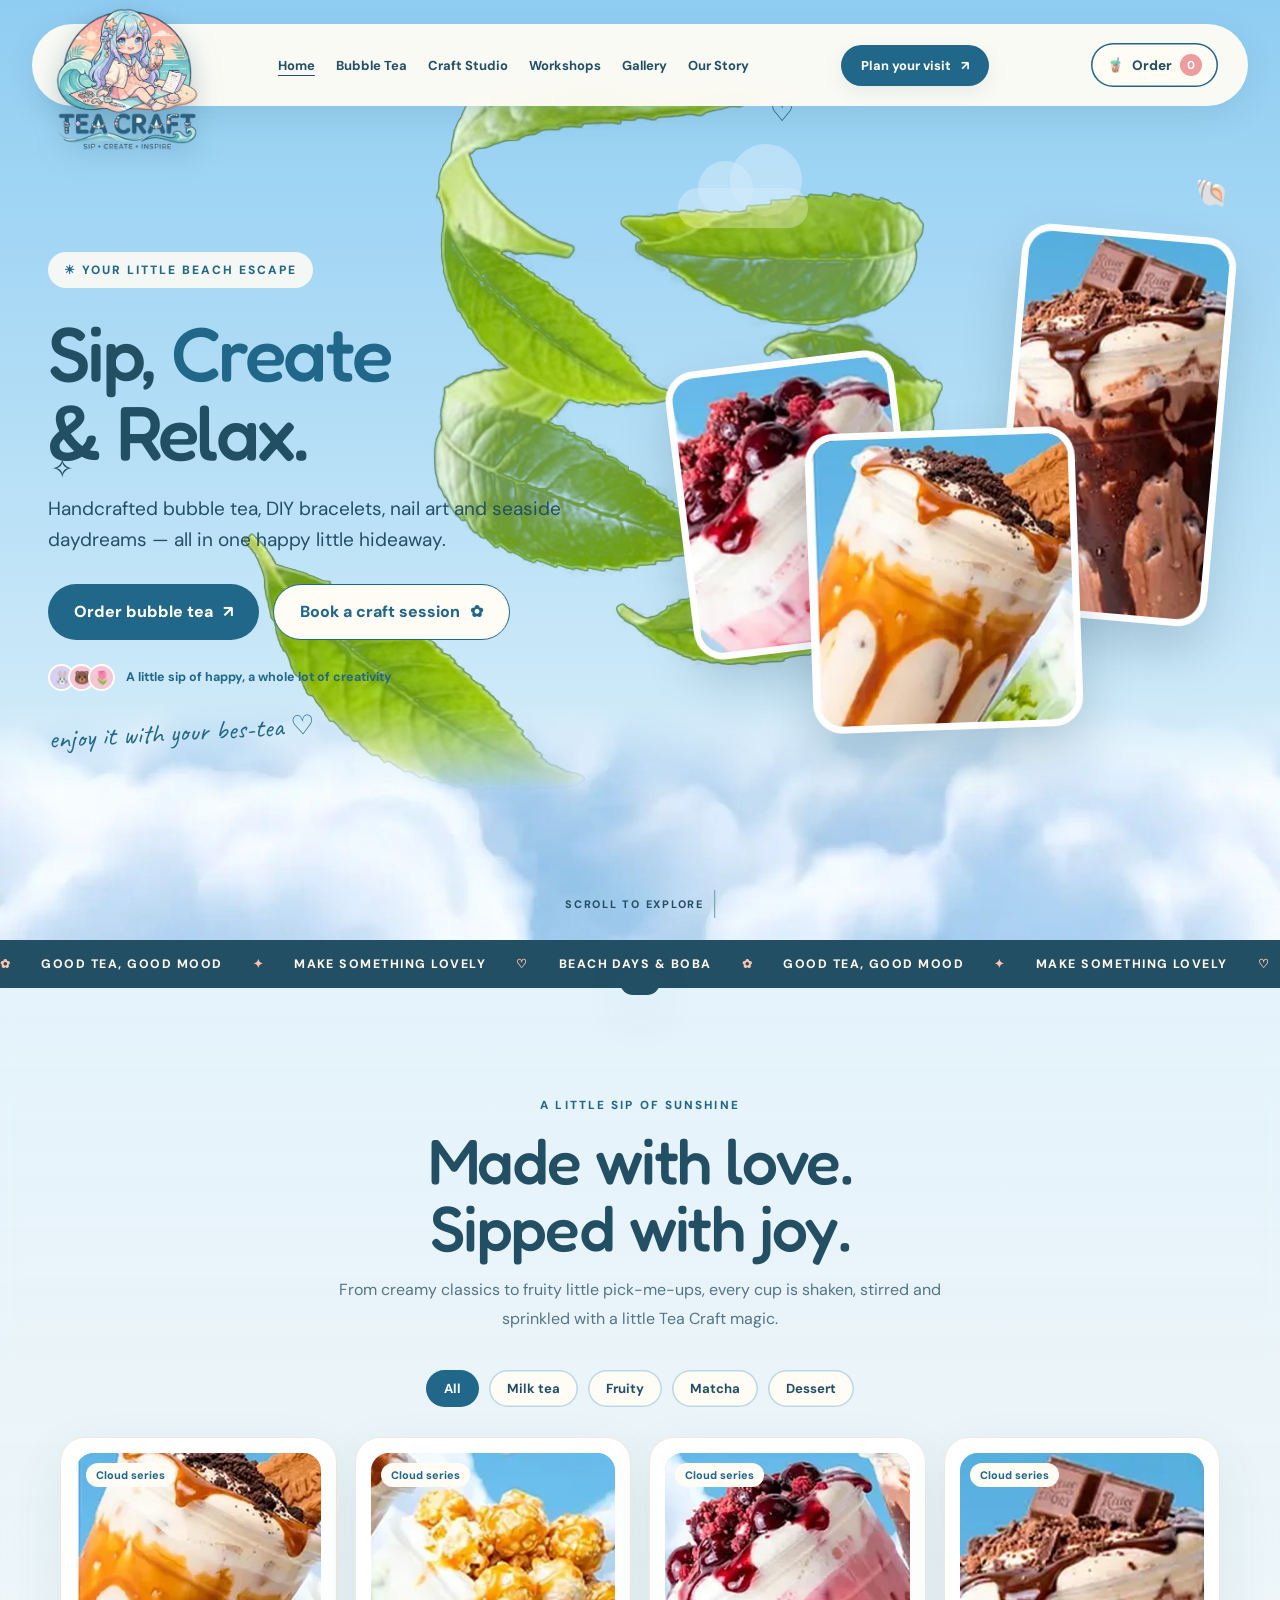
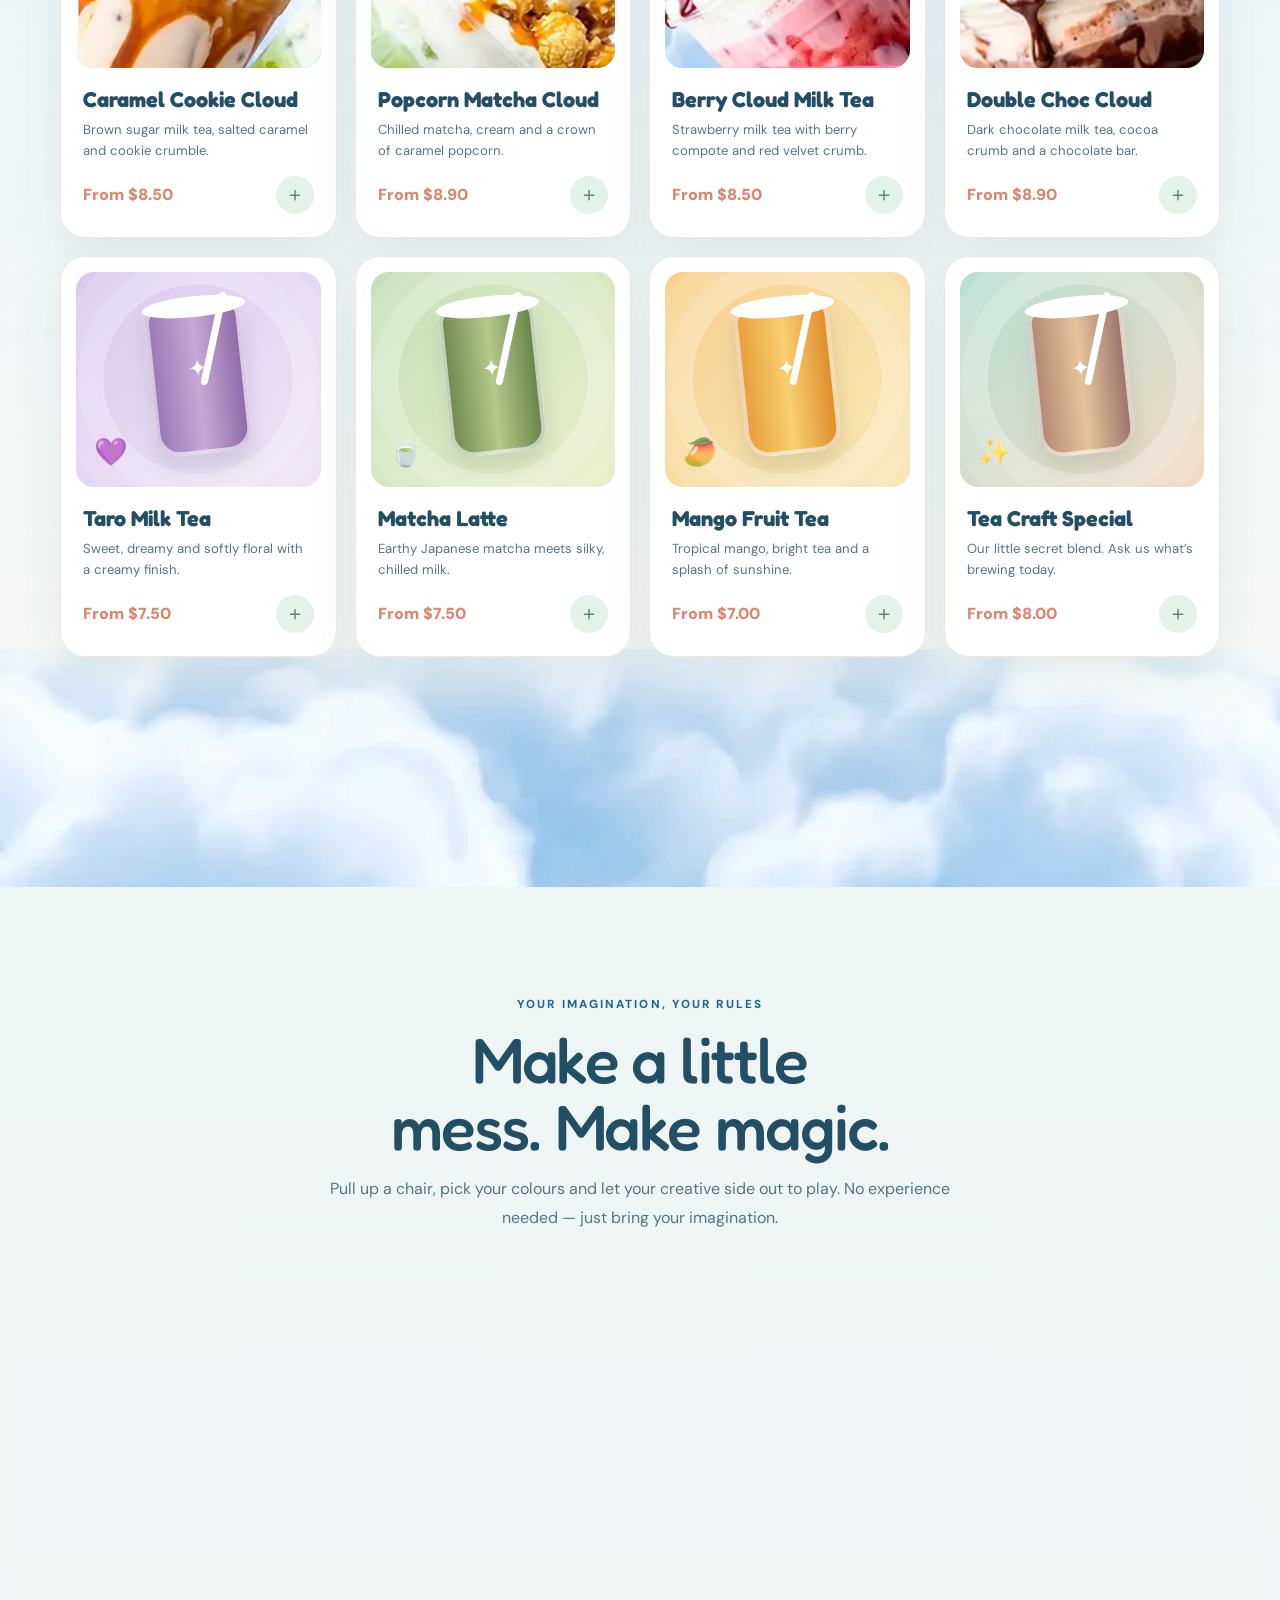
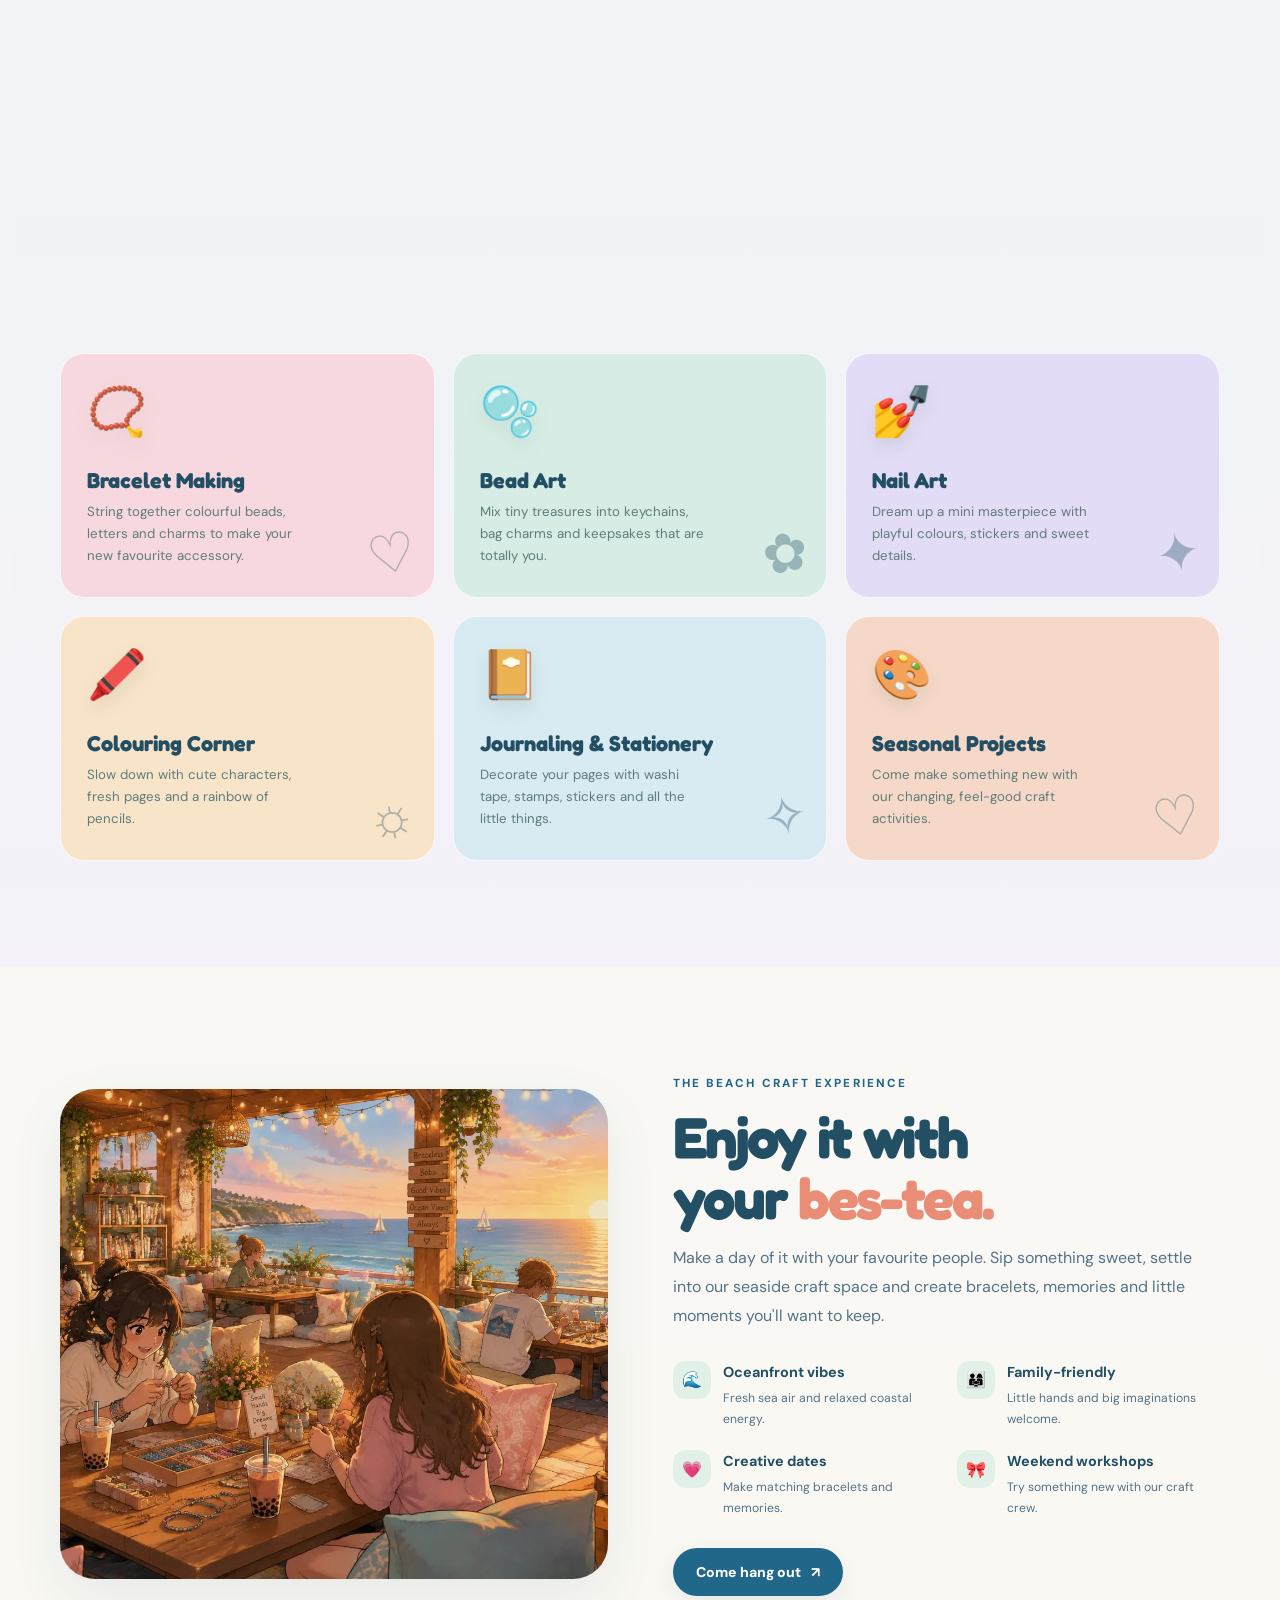
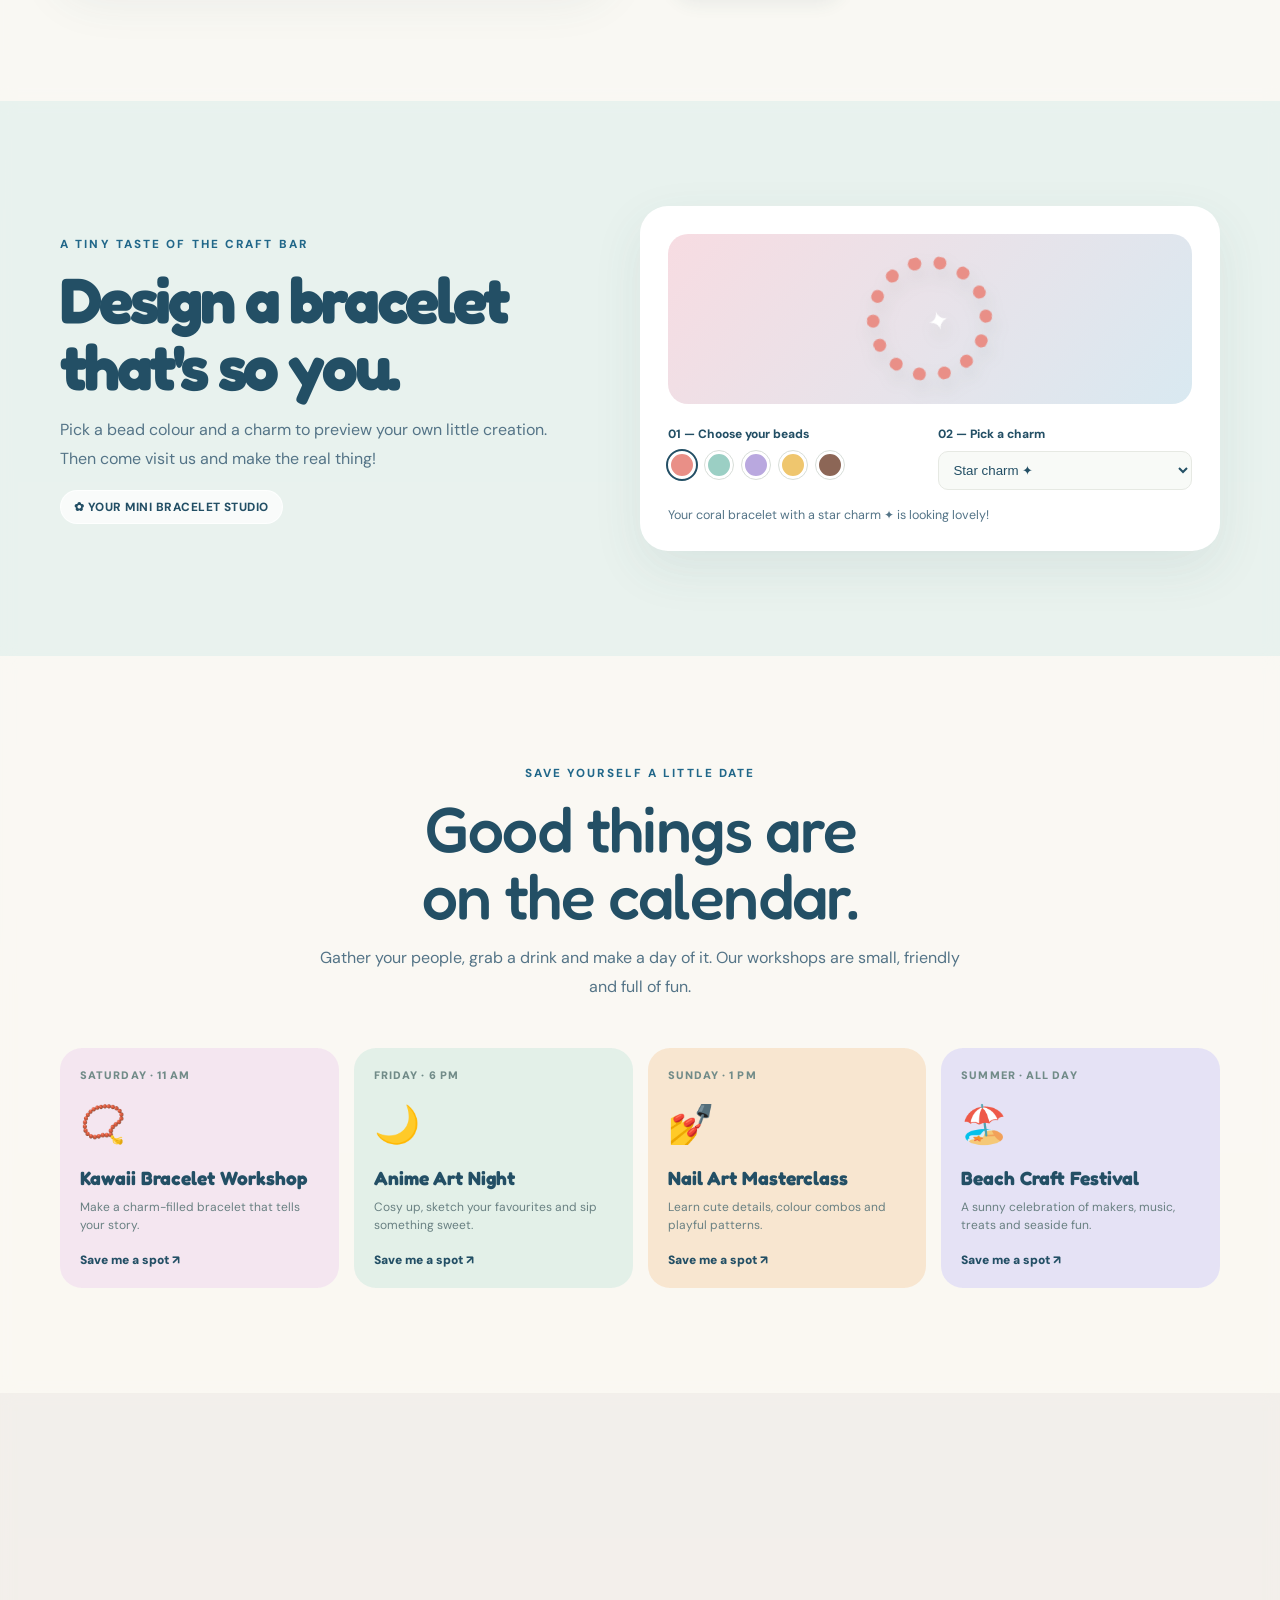
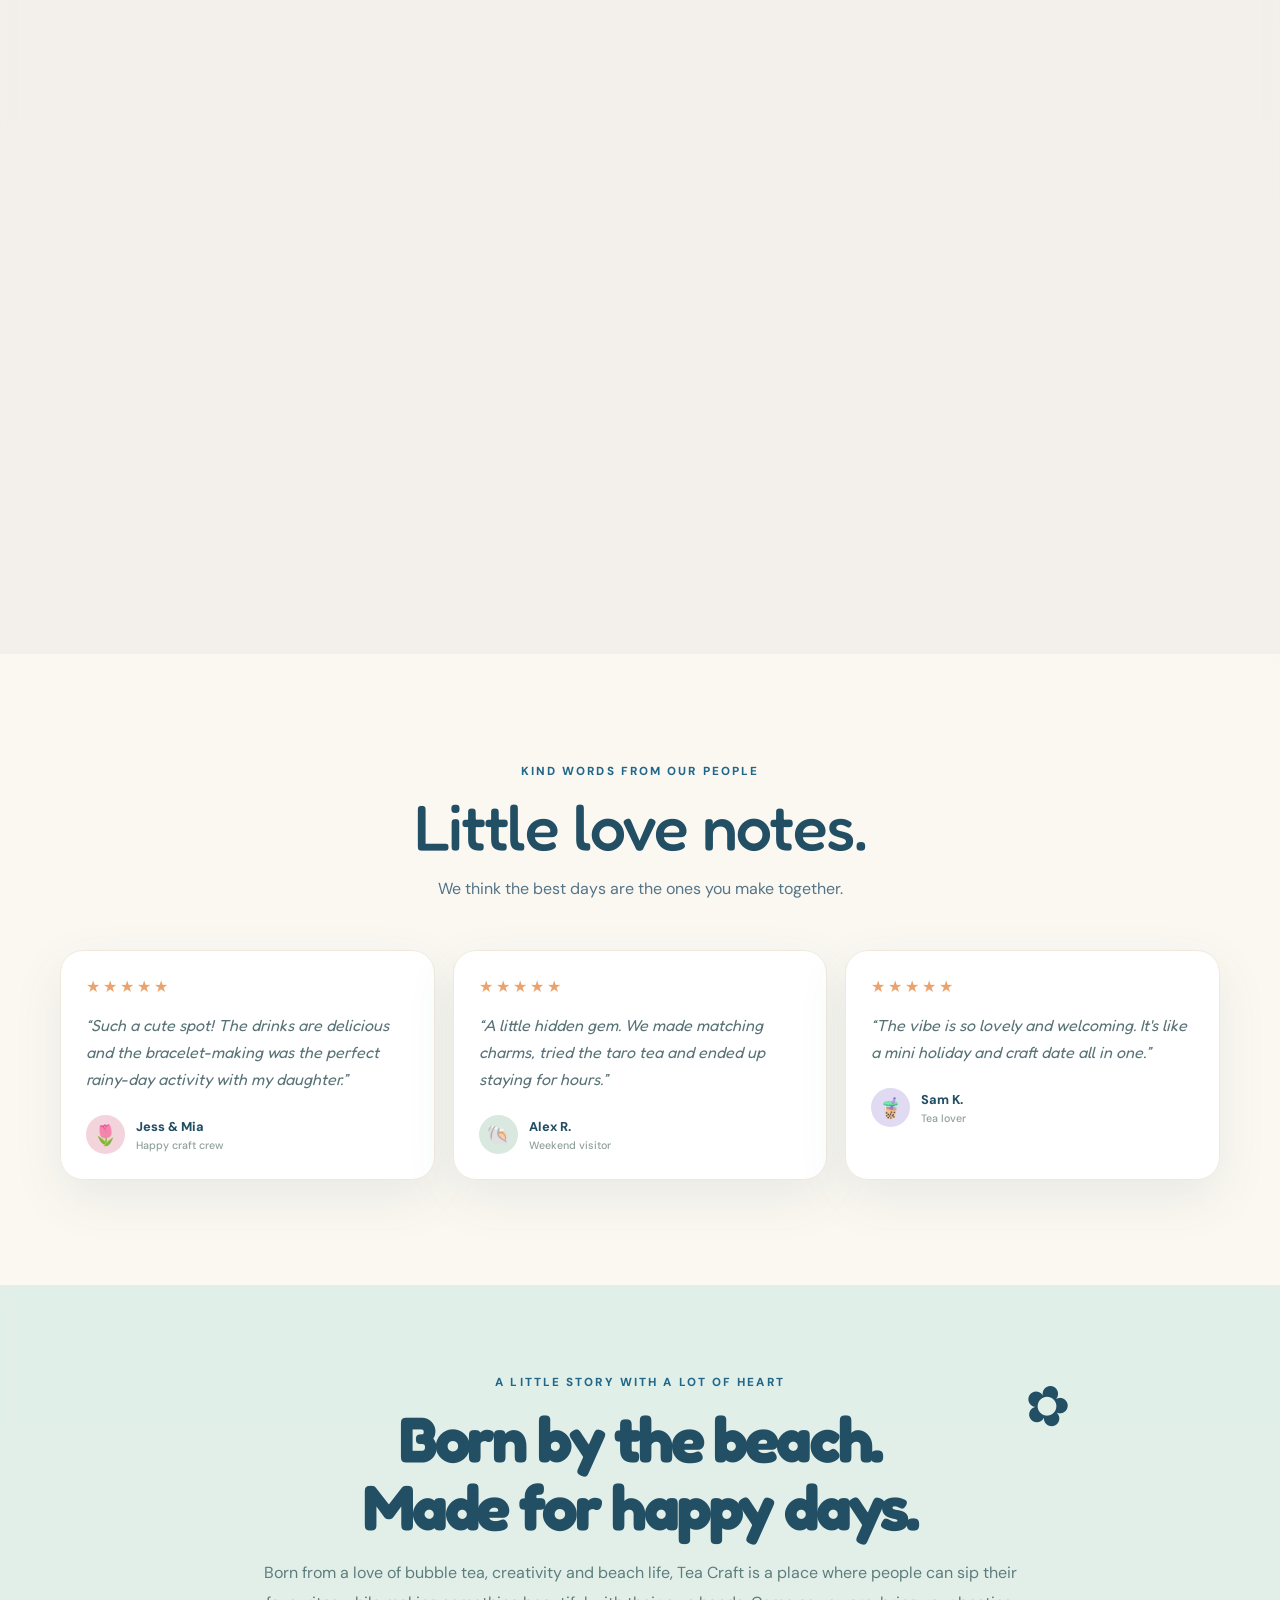
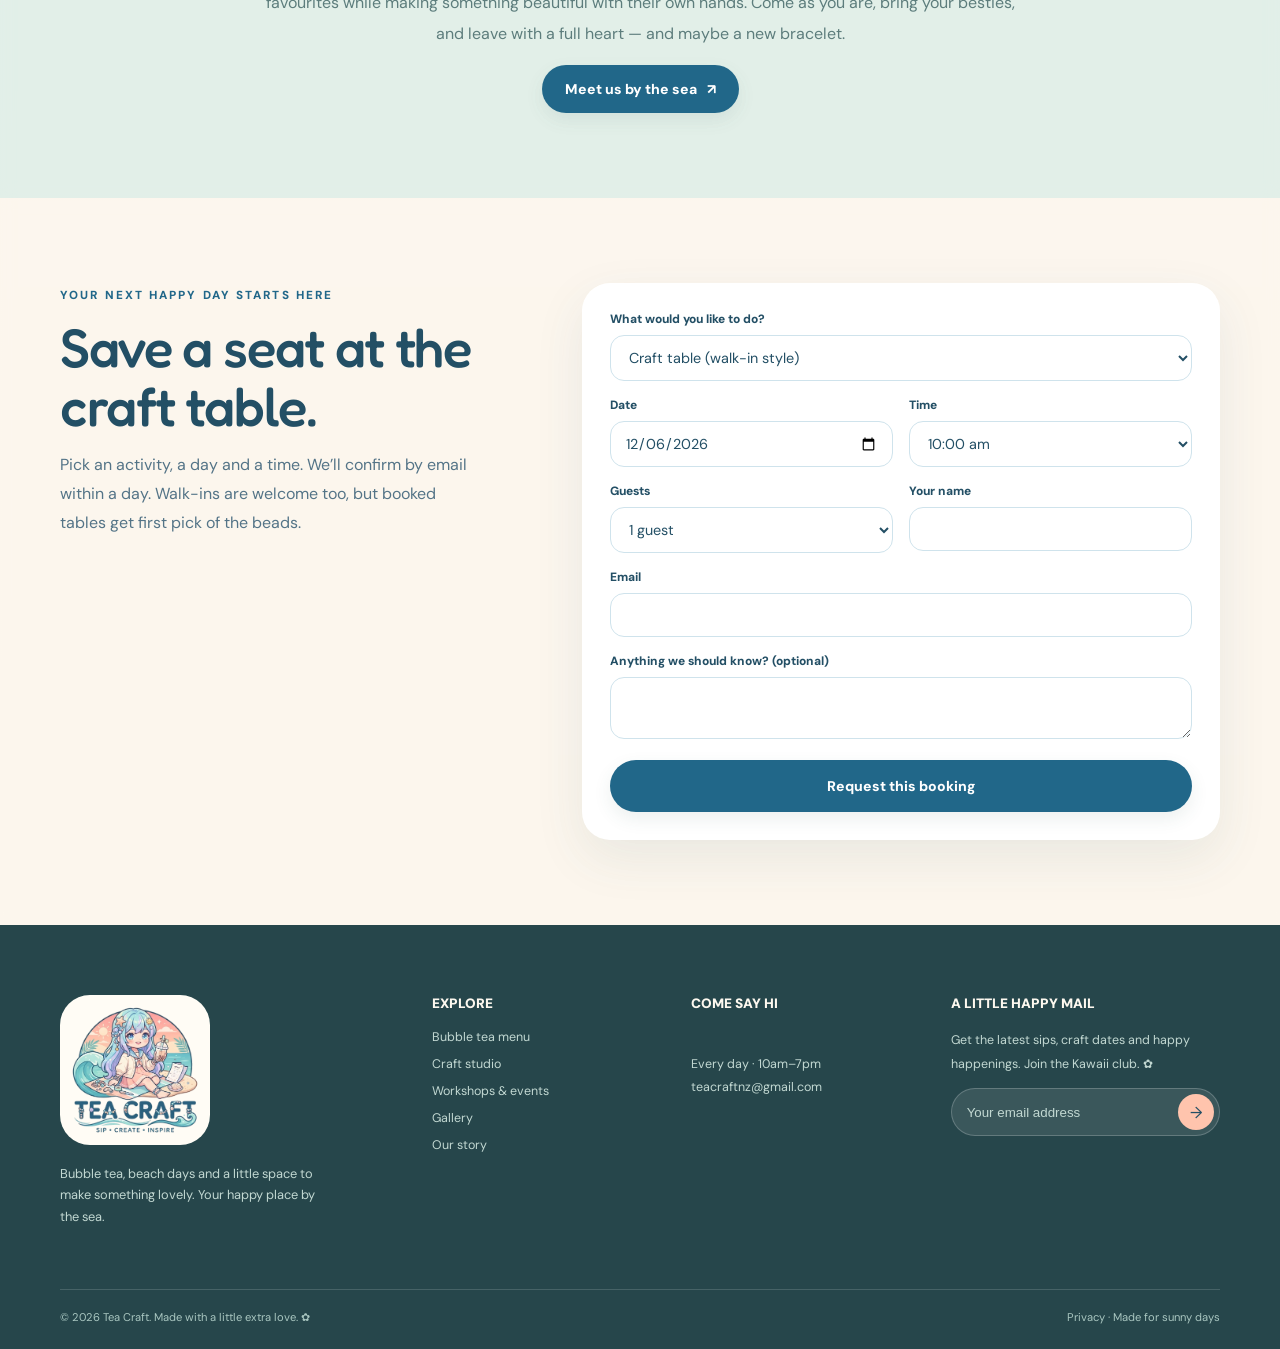
==== index.html @ 69b264a2 "Add files via upload" ====
<!DOCTYPE html>
<html lang="en">
<head>
<meta charset="UTF-8"><meta name="viewport" content="width=device-width, initial-scale=1.0">
<meta name="theme-color" content="#fff8ee">
<meta name="description" content="Tea Craft — handcrafted bubble tea, beachside creativity, friendship bracelets and little moments of magic by the sea.">
<meta name="robots" content="index,follow">
<meta property="og:type" content="website">
<meta property="og:site_name" content="Tea Craft">
<meta property="og:title" content="Tea Craft — Sip, Create & Relax">
<meta property="og:description" content="Handcrafted bubble tea, DIY crafts and seaside good vibes. Bring your bes-tea.">
<meta name="twitter:card" content="summary_large_image">
<meta name="color-scheme" content="light">
<title>Tea Craft — Sip, Create & Relax</title>
<link rel="preconnect" href="https://fonts.googleapis.com"><link rel="preconnect" href="https://fonts.gstatic.com" crossorigin>
<link href="https://fonts.googleapis.com/css2?family=Caveat:wght@400;500;600;700&family=DM+Sans:wght@400;500;600;700;800&family=Fredoka:wght@400;500;600;700&display=swap" rel="stylesheet">
<style>
:root{--ink:#26464b;--muted:#668084;--cream:#fff8ee;--sand:#f3dfc4;--sea:#bce7e1;--blue:#8bcbd4;--peach:#ffc4ad;--pink:#f4c6d5;--lilac:#d9d0f1;--green:#b8d8bd;--coral:#f28f76;--shadow:0 18px 50px #315c5b18;--serif:'Playfair Display',Georgia,serif;--sans:'DM Sans',sans-serif}
*{box-sizing:border-box}html{scroll-behavior:smooth}body{margin:0;background:var(--cream);color:var(--ink);font-family:var(--sans);overflow-x:hidden}a{color:inherit;text-decoration:none}button{font:inherit;cursor:pointer}.wrap{width:min(1160px,calc(100% - 48px));margin:auto}.eyebrow{font-size:.73rem;font-weight:800;letter-spacing:.18em;text-transform:uppercase;color:#6d9b96}.section{padding:105px 0;position:relative}.section-head{max-width:650px;margin:0 auto 46px;text-align:center}.section-head h2{font:700 clamp(2.3rem,5vw,4rem)/1.05 var(--serif);margin:13px 0 15px;letter-spacing:-.04em}.section-head p{color:var(--muted);line-height:1.8;margin:0}.btn{display:inline-flex;align-items:center;gap:10px;border:0;border-radius:999px;padding:15px 23px;font-weight:800;font-size:.88rem;transition:.25s;box-shadow:0 7px 18px #345d5a18}.btn:hover{transform:translateY(-4px);box-shadow:0 13px 25px #345d5a25}.btn-dark{background:var(--ink);color:white}.btn-light{background:#fff;color:var(--ink)}.btn-outline{background:transparent;border:1px solid #6b9290;color:var(--ink);box-shadow:none}.pill{display:inline-flex;align-items:center;gap:8px;padding:8px 13px;border-radius:30px;background:#ffffffb8;border:1px solid #ffffffb8;font-size:.74rem;font-weight:800;letter-spacing:.04em}.nav{height:82px;display:flex;align-items:center;justify-content:space-between;position:absolute;z-index:20;top:0;left:0;right:0;padding:0 max(24px,calc((100vw - 1160px)/2));}.logo{display:flex;align-items:center;gap:10px;font-weight:900;font-size:1.25rem;letter-spacing:-.05em}.logo-mark{width:38px;height:38px;border-radius:13px;background:var(--coral);display:grid;place-items:center;color:white;transform:rotate(-7deg);font-size:20px;box-shadow:0 5px 12px #e88c7370}.navlinks{display:flex;gap:25px;font-size:.8rem;font-weight:700;color:#42666a}.navlinks a{position:relative}.navlinks a:after{content:'';height:2px;background:var(--coral);position:absolute;left:0;right:100%;bottom:-7px;transition:.2s}.navlinks a:hover:after{right:0}.nav-cta{padding:12px 18px;font-size:.8rem}.menu-toggle{display:none;border:0;background:#fff;border-radius:50%;width:43px;height:43px;color:var(--ink);font-size:20px}
/* HERO */
.hero{min-height:780px;height:100svh;max-height:950px;position:relative;overflow:hidden;display:flex;align-items:center;padding-top:70px;background:linear-gradient(180deg,#d9f2ef 0%,#eaf6ed 42%,#f9dfc4 100%)}.hero:before{content:'';position:absolute;inset:0;background:radial-gradient(ellipse at 15% 20%,#fff9 0 8%,transparent 28%),radial-gradient(ellipse at 80% 18%,#fff8 0 7%,transparent 25%)}.hero-inner{position:relative;z-index:5;display:grid;grid-template-columns:1fr .95fr;align-items:center;gap:35px;padding-top:35px}.hero-copy{max-width:570px}.hero h1{font:800 clamp(3.4rem,6.5vw,6.3rem)/.98 var(--serif);letter-spacing:-.065em;margin:23px 0 20px;color:#24474b}.hero h1 em{font-style:normal;color:#e98d76;position:relative;white-space:nowrap}.hero-copy>p{max-width:490px;color:#547478;font-size:1.05rem;line-height:1.8;margin:0 0 28px}.hero-actions{display:flex;gap:12px;flex-wrap:wrap}.hero-note{display:flex;align-items:center;gap:11px;margin-top:28px;color:#658487;font-size:.78rem;font-weight:700}.mini-faces{display:flex}.mini-faces span{width:27px;height:27px;border-radius:50%;display:grid;place-items:center;border:2px solid var(--cream);margin-left:-7px;background:var(--pink);font-size:13px}.mini-faces span:first-child{margin-left:0;background:var(--lilac)}.hero-art{height:540px;position:relative;display:grid;place-items:center}.sun{position:absolute;width:310px;height:310px;border-radius:50%;background:#ffdfaa;top:18px;right:50px;box-shadow:0 0 0 25px #ffedce66,0 0 0 55px #fff1d855}.island{position:absolute;bottom:38px;width:112%;height:225px;left:-6%;background:linear-gradient(180deg,#f4d6af,#eac39a);border-radius:50% 50% 0 0/32% 32% 0 0;box-shadow:inset 0 15px #fff4}.ocean{position:absolute;bottom:0;left:-20%;width:145%;height:135px;background:#83cbd0;border-radius:50% 50% 0 0/26% 26% 0 0;opacity:.92}.ocean:before,.ocean:after{content:'';position:absolute;left:0;width:100%;height:30px;border-top:5px solid #d8f5e8;border-radius:50%;top:20px}.ocean:after{top:55px;left:10%;border-color:#ffffff8c}.palm{position:absolute;bottom:158px;right:15px;width:145px;height:250px;z-index:2}.palm:before{content:'';position:absolute;width:13px;height:190px;background:#a97955;bottom:0;left:68px;transform:rotate(9deg);border-radius:100%}.palm i{position:absolute;width:100px;height:35px;background:#75a98c;border-radius:100% 0 100% 0;top:20px;left:48px;transform-origin:0 100%;box-shadow:0 0 0 1px #75a98c}.palm i:nth-child(1){transform:rotate(-42deg)}.palm i:nth-child(2){transform:rotate(-5deg) scaleX(1.1)}.palm i:nth-child(3){transform:rotate(34deg)}.palm i:nth-child(4){transform:rotate(75deg) scaleX(.85)}.palm i:nth-child(5){transform:rotate(-75deg) scaleX(.8)}.drink-hero{position:absolute;z-index:4;width:225px;height:315px;bottom:86px;left:24%;transform:rotate(-8deg);filter:drop-shadow(0 20px 18px #3d6e5a35);animation:bob 5s ease-in-out infinite}.cup{position:absolute;bottom:0;left:20px;width:180px;height:235px;background:linear-gradient(110deg,#f5c4a4,#ffe1bd 45%,#e9a98b);border:5px solid #fff9;border-radius:25px 25px 45px 45px;overflow:hidden}.cup:before{content:'';position:absolute;top:0;left:0;width:100%;height:20px;background:#fff9}.cup:after{content:'TEA CRAFT';position:absolute;left:0;right:0;top:90px;text-align:center;font-size:15px;letter-spacing:2px;font-weight:900;color:#fff}.lid{position:absolute;bottom:225px;left:12px;width:196px;height:28px;border-radius:50%;background:#f9f1e7;border:5px solid white;z-index:2}.straw{position:absolute;z-index:3;width:13px;height:145px;background:#f28f76;top:0;left:110px;transform:rotate(8deg);border:3px solid #fff;border-radius:8px}.pearls{position:absolute;bottom:0;left:0;right:0;height:85px;background:radial-gradient(circle at 15% 65%,#664638 0 8px,transparent 9px),radial-gradient(circle at 32% 80%,#664638 0 9px,transparent 10px),radial-gradient(circle at 50% 58%,#664638 0 8px,transparent 9px),radial-gradient(circle at 72% 80%,#664638 0 10px,transparent 11px),radial-gradient(circle at 88% 56%,#664638 0 8px,transparent 9px)}.character{position:absolute;z-index:6;bottom:95px;right:27%;font-size:90px;filter:drop-shadow(0 10px 7px #6c7c5a25);animation:bob 4s ease-in-out infinite reverse}.float{position:absolute;z-index:7;font-size:27px;animation:drift 7s ease-in-out infinite}.f1{top:60px;left:12%}.f2{top:175px;right:4%;animation-delay:-2s}.f3{top:48%;left:4%;animation-delay:-4s}.f4{top:10%;right:38%;animation-delay:-1s}.cloud{position:absolute;width:130px;height:40px;background:#fff9;border-radius:40px;top:20%;left:53%;animation:cloud 24s linear infinite}.cloud:before,.cloud:after{content:'';position:absolute;background:inherit;border-radius:50%;bottom:12px}.cloud:before{width:55px;height:55px;left:20px}.cloud:after{width:72px;height:72px;left:52px}.scroll-cue{position:absolute;bottom:22px;left:50%;transform:translateX(-50%);font-size:.68rem;font-weight:800;letter-spacing:.16em;color:#47787b;display:flex;align-items:center;gap:10px}.scroll-cue:after{content:'';width:1px;height:28px;background:#6c9b9a}
@keyframes bob{50%{transform:translateY(-13px) rotate(-5deg)}}@keyframes drift{0%,100%{transform:translateY(0) rotate(-8deg)}50%{transform:translateY(-22px) rotate(9deg)}}@keyframes cloud{from{transform:translateX(-60px)}to{transform:translateX(250px)}}
/* ticker */.ticker{background:var(--ink);color:#fdf7e9;padding:16px 0;overflow:hidden;white-space:nowrap;font-weight:800;font-size:.77rem;letter-spacing:.12em}.ticker-track{display:inline-flex;gap:30px;animation:marquee 28s linear infinite}.ticker span{color:#ffc4ad}@keyframes marquee{to{transform:translateX(-50%)}}
/* drinks */
.drinks{background:#fffaf3}.drink-grid{display:grid;grid-template-columns:repeat(3,1fr);gap:20px}.drink-card{background:white;border:1px solid #f0e8dd;border-radius:25px;padding:15px;box-shadow:var(--shadow);transition:.3s;position:relative;overflow:hidden}.drink-card:hover{transform:translateY(-8px) rotate(-.5deg)}.drink-visual{height:215px;border-radius:18px;display:grid;place-items:center;position:relative;overflow:hidden}.drink-visual:after{content:'';position:absolute;width:190px;height:190px;border:1px solid #ffffff70;border-radius:50%;box-shadow:0 0 0 25px #ffffff25,0 0 0 50px #ffffff20}.drink-visual .cup-mini{height:150px;width:95px;border-radius:15px 15px 23px 23px;border:4px solid #fff9;position:relative;z-index:1;box-shadow:0 13px 20px #435d5d25;transform:rotate(-6deg)}.cup-mini:before{content:'';position:absolute;top:-12px;left:-6px;width:100px;height:17px;border-radius:50%;background:#fff;border:2px solid #fff}.cup-mini:after{content:'✦';position:absolute;top:45px;left:34px;color:#fff;font-size:23px}.drink-visual .straw-mini{position:absolute;z-index:2;width:7px;height:95px;top:19px;left:55%;background:#fff;border-radius:8px;transform:rotate(12deg)}.drink-visual .boba-mini{position:absolute;bottom:18px;left:18px;font-size:27px}.drink-info{padding:18px 7px 8px}.drink-info h3{font:700 1.35rem var(--serif);margin:0 0 7px}.drink-info p{font-size:.82rem;color:var(--muted);line-height:1.6;margin:0 0 15px}.drink-bottom{display:flex;justify-content:space-between;align-items:center}.price{font-weight:900;color:#dc866f}.add{border:0;border-radius:50%;width:38px;height:38px;background:#e4f2e9;color:#477d70;font-size:20px;transition:.2s}.add:hover{background:var(--ink);color:#fff;transform:rotate(90deg)}

/* Tea Craft supplied-photo storytelling */
.craft-showcase{display:grid;grid-template-columns:1.12fr .88fr;gap:0;overflow:hidden;border-radius:30px;background:#fff;border:1px solid #eee4d8;box-shadow:var(--shadow);margin:0 0 24px;min-height:330px}
.craft-showcase>img{width:100%;height:100%;min-height:330px;object-fit:cover;display:block}
.craft-showcase-copy{padding:38px;display:flex;flex-direction:column;align-items:flex-start;justify-content:center}
.craft-showcase-copy h3{font:700 clamp(1.8rem,3vw,2.7rem)/1.06 var(--serif);letter-spacing:-.04em;margin:13px 0}
.craft-showcase-copy p{color:var(--muted);line-height:1.8;margin:0 0 22px;max-width:360px}
.experience-photo{min-height:490px;background:#ead4bc}
.experience-photo img{position:absolute;inset:0;width:100%;height:100%;object-fit:cover;display:block;transition:transform .8s}
.experience-photo:hover img{transform:scale(1.035)}
.experience-copy h2 em{font-style:normal;color:#e98d76}
.gallery-tile img{position:absolute;inset:0;width:100%;height:100%;object-fit:cover;transition:transform .65s}
.gallery-tile:hover img{transform:scale(1.06)}
.gallery-tile span{z-index:2}
@media(max-width:680px){.craft-showcase{grid-template-columns:1fr}.craft-showcase>img{min-height:230px;height:230px}.craft-showcase-copy{padding:26px}.experience-photo{min-height:360px}}

/* crafts */
.crafts{background:linear-gradient(180deg,#eff8f1,#f7f0fa)}.craft-grid{display:grid;grid-template-columns:repeat(3,1fr);gap:18px}.craft-card{min-height:245px;padding:26px;border-radius:24px;position:relative;overflow:hidden;transition:.3s;border:1px solid #ffffffb8}.craft-card:hover{transform:translateY(-7px)}.craft-card .emoji{font-size:48px;display:block;margin-bottom:24px;filter:drop-shadow(0 8px 8px #536c5a20)}.craft-card h3{font:700 1.35rem var(--serif);margin:0 0 8px}.craft-card p{color:#5f7c7b;font-size:.83rem;line-height:1.65;max-width:230px;margin:0}.craft-card:after{content:attr(data-sticker);position:absolute;right:18px;bottom:8px;font-size:54px;opacity:.35;transform:rotate(-12deg)}.c1{background:#f8d8df}.c2{background:#d6ece4}.c3{background:#e2dcf6}.c4{background:#f8e4c8}.c5{background:#d8eaf2}.c6{background:#f6d8c8}
/* feature */
.experience{background:#fffaf3}.experience-grid{display:grid;grid-template-columns:1fr 1fr;gap:65px;align-items:center}.experience-art{min-height:490px;border-radius:35px;position:relative;overflow:hidden;background:linear-gradient(160deg,#a6d8d0,#d9efdb 55%,#f5c9a6);box-shadow:var(--shadow)}.experience-art .beach-sun{position:absolute;width:170px;height:170px;border-radius:50%;background:#ffe2ad;top:48px;right:60px;box-shadow:0 0 0 20px #fff2}.experience-art .horizon{position:absolute;bottom:0;left:-10%;width:120%;height:48%;background:#f1d5b0;border-radius:50% 50% 0 0/25% 25% 0 0}.experience-art .sea{position:absolute;bottom:0;height:27%;width:120%;left:-10%;background:#86c9cb;border-radius:50% 50% 0 0/28% 28% 0 0}.beach-table{position:absolute;z-index:3;bottom:75px;left:16%;width:67%;height:125px;border-radius:50%;background:#c18c65;box-shadow:0 20px 0 #a97554}.beach-table:before{content:'🧋  ✂️  🌸';position:absolute;top:20px;left:22%;font-size:32px}.beach-table:after{content:'';position:absolute;width:12px;height:100px;background:#986b4d;left:48%;top:90px;box-shadow:80px 0 #986b4d,-80px 0 #986b4d}.beach-character{position:absolute;z-index:4;bottom:150px;right:12%;font-size:85px;filter:drop-shadow(0 8px 8px #5d756333)}.feature-list{display:grid;grid-template-columns:1fr 1fr;gap:22px;margin:30px 0}.feature{display:flex;gap:12px;align-items:flex-start}.feature-icon{width:38px;height:38px;flex:0 0 38px;border-radius:13px;background:#e2f1e8;display:grid;place-items:center}.feature strong{display:block;font-size:.9rem;margin:2px 0 5px}.feature small{color:var(--muted);font-size:.76rem;line-height:1.5}.experience-copy h2{font:700 clamp(2.3rem,4.5vw,3.7rem)/1.05 var(--serif);letter-spacing:-.04em;margin:15px 0}.experience-copy>p{color:var(--muted);line-height:1.8}
/* builder */.builder{background:#e5f2ec}.builder-grid{display:grid;grid-template-columns:.95fr 1.05fr;gap:55px;align-items:center}.builder-copy h2{font:700 clamp(2.5rem,5vw,4rem)/1.04 var(--serif);letter-spacing:-.05em;margin:14px 0}.builder-copy p{color:var(--muted);line-height:1.8}.builder-box{background:#fff;border-radius:28px;padding:28px;box-shadow:var(--shadow)}.builder-preview{height:170px;border-radius:20px;background:linear-gradient(130deg,#f7dce2,#d9e9f1);display:grid;place-items:center;position:relative;overflow:hidden;margin-bottom:22px}.bracelet{width:125px;height:125px;border-radius:50%;border:13px dotted #e98f87;transform:rotate(-15deg);filter:drop-shadow(0 10px 8px #536b5b25);transition:.3s}.bracelet:after{content:'✦';position:absolute;left:47px;top:38px;color:#fff;font-size:25px}.builder-controls{display:grid;grid-template-columns:1fr 1fr;gap:17px}.control label{display:block;font-size:.75rem;font-weight:800;margin-bottom:9px}.swatches{display:flex;gap:9px}.swatch{width:28px;height:28px;border:3px solid white;outline:1px solid #d8ded9;border-radius:50%;cursor:pointer}.swatch.active{outline:2px solid var(--ink)}.charm-select{width:100%;border:1px solid #e6e9e3;background:#f8faf7;padding:10px;border-radius:10px;color:var(--ink)}.builder-result{font-size:.78rem;color:var(--muted);margin:17px 0 0}
/* workshops */.workshops{background:#fffaf3}.event-grid{display:grid;grid-template-columns:repeat(4,1fr);gap:15px}.event{border-radius:22px;padding:20px;background:#f4e6f0;min-height:235px;display:flex;flex-direction:column;transition:.3s}.event:nth-child(2){background:#e3f0e8}.event:nth-child(3){background:#f8e6d0}.event:nth-child(4){background:#e5e2f5}.event:hover{transform:translateY(-6px)}.event-date{font-size:.68rem;letter-spacing:.1em;font-weight:900;color:#718b88}.event .event-emoji{font-size:37px;margin:18px 0}.event h3{font:700 1.2rem var(--serif);margin:0 0 8px}.event p{font-size:.75rem;color:#698082;line-height:1.5;margin:0}.event a{font-size:.75rem;font-weight:900;margin-top:auto;padding-top:18px}
/* gallery */.gallery{background:#f4eee7}.gallery-grid{display:grid;grid-template-columns:1.1fr .9fr 1fr 1fr;grid-template-rows:190px 190px;gap:13px}.gallery-tile{border-radius:20px;overflow:hidden;position:relative;display:grid;place-items:center;font-size:65px;transition:.3s}.gallery-tile:hover{transform:scale(1.025)}.gallery-tile span{position:absolute;bottom:13px;left:16px;background:#ffffffd9;padding:7px 12px;border-radius:20px;font-size:.68rem;font-weight:800;color:var(--ink)}.g1{grid-row:span 2;background:linear-gradient(140deg,#b5dfd9,#f4d2ba)}.g2{background:linear-gradient(140deg,#f3c5d4,#f7e4cc)}.g3{grid-row:span 2;background:linear-gradient(140deg,#d9d1f1,#b6d8d2)}.g4{background:linear-gradient(140deg,#f6dbb9,#f1bba7)}.g5{background:linear-gradient(140deg,#c6e4d5,#d9eaf0)}.g6{background:linear-gradient(140deg,#e4d9f2,#f4d6de)}
/* reviews */.reviews{background:#fffaf3}.review-grid{display:grid;grid-template-columns:repeat(3,1fr);gap:18px}.review{padding:25px;border-radius:23px;background:#fff;border:1px solid #f0e8dd;box-shadow:var(--shadow)}.stars{color:#eaa36e;letter-spacing:3px}.review blockquote{margin:15px 0 22px;color:#587276;line-height:1.75;font:italic 1rem/1.7 var(--serif)}.reviewer{display:flex;align-items:center;gap:11px;font-size:.8rem;font-weight:800}.avatar{width:39px;height:39px;border-radius:50%;display:grid;place-items:center;background:#f4d4dc;font-size:20px}.reviewer small{display:block;color:#91a09b;font-weight:500;margin-top:3px}
/* about/footer */.about{background:#d9eee6;padding:85px 0;text-align:center;overflow:hidden}.about-inner{max-width:760px;margin:auto;position:relative}.about h2{font:700 clamp(2.5rem,5vw,4.3rem)/1.05 var(--serif);letter-spacing:-.05em;margin:14px 0 18px}.about p{font-size:1rem;line-height:1.9;color:#5d7d7c}.about .stamp{font-size:55px;position:absolute;top:0;right:-50px;transform:rotate(15deg)}footer{background:#26464b;color:#fdf8ef;padding:70px 0 25px}.footer-grid{display:grid;grid-template-columns:1.5fr 1fr 1fr 1.2fr;gap:35px}.footer-brand p{max-width:260px;color:#c2d8d2;line-height:1.7;font-size:.8rem}.footer-title{font-weight:900;font-size:.85rem;margin-bottom:17px}.footer-links{display:grid;gap:11px;color:#c2d8d2;font-size:.78rem}.footer-links a:hover{color:#ffc4ad}.hours{font-size:.78rem;color:#c2d8d2;line-height:1.9}.newsletter{display:flex;margin-top:12px;background:#ffffff18;border:1px solid #ffffff35;border-radius:30px;padding:5px}.newsletter input{min-width:0;flex:1;background:transparent;border:0;padding:9px 10px;color:white;outline:0}.newsletter input::placeholder{color:#c2d8d2}.newsletter button{border:0;background:var(--peach);border-radius:50%;width:36px;height:36px;color:var(--ink)}.copyright{border-top:1px solid #ffffff26;margin-top:48px;padding-top:20px;display:flex;justify-content:space-between;color:#a9c6c0;font-size:.7rem}.socials{display:flex;gap:12px}.socials a,.socials span{width:30px;height:30px;display:grid;place-items:center;border-radius:50%;background:#ffffff18}.toast{position:fixed;bottom:25px;left:50%;transform:translate(-50%,120px);background:var(--ink);color:white;padding:13px 20px;border-radius:30px;z-index:50;box-shadow:var(--shadow);font-size:.82rem;transition:.35s}.toast.show{transform:translate(-50%,0)}.reveal{opacity:0;transform:translateY(25px);transition:opacity .7s,transform .7s}.reveal.visible{opacity:1;transform:none}
@media(max-width:900px){.navlinks{gap:14px}.nav-cta{display:none}.hero-inner{grid-template-columns:1fr 1fr}.hero-art{transform:scale(.9);transform-origin:center}.drink-grid{grid-template-columns:repeat(2,1fr)}.craft-grid{grid-template-columns:repeat(2,1fr)}.event-grid{grid-template-columns:repeat(2,1fr)}.experience-grid,.builder-grid{gap:30px}.footer-grid{grid-template-columns:1fr 1fr}}
@media(max-width:680px){.wrap{width:min(100% - 34px,520px)}.section{padding:75px 0}.nav{height:70px;padding:0 18px}.menu-toggle{display:block}.navlinks{display:none;position:absolute;top:64px;left:16px;right:16px;background:#fffdf8;padding:20px;border-radius:18px;box-shadow:var(--shadow);flex-direction:column;gap:18px}.navlinks.open{display:flex}.hero{height:auto;min-height:900px;max-height:none;align-items:flex-start;padding-top:115px}.hero-inner{grid-template-columns:1fr;gap:0}.hero-copy{max-width:100%;text-align:center}.hero h1{font-size:clamp(3.1rem,14vw,5rem)}.hero-copy>p{font-size:.93rem;margin-left:auto;margin-right:auto}.hero-actions{justify-content:center}.hero-note{justify-content:center}.hero-art{height:410px;margin-top:-8px;transform:scale(.88)}.sun{width:235px;height:235px;right:45px}.drink-hero{left:20%;transform:scale(.85) rotate(-8deg);transform-origin:bottom}.character{right:20%;font-size:70px}.palm{right:-5px;transform:scale(.8);transform-origin:bottom}.island{height:180px}.ocean{height:110px}.scroll-cue{bottom:10px}.drink-grid{grid-template-columns:1fr 1fr;gap:11px}.drink-card{padding:9px;border-radius:18px}.drink-visual{height:145px}.drink-visual .cup-mini{transform:scale(.8) rotate(-6deg)}.drink-info{padding:13px 5px 5px}.drink-info h3{font-size:1.05rem}.drink-info p{font-size:.72rem}.craft-grid{gap:11px}.craft-card{padding:19px;min-height:220px}.craft-card .emoji{font-size:38px;margin-bottom:16px}.craft-card h3{font-size:1.1rem}.craft-card p{font-size:.75rem}.experience-grid,.builder-grid{grid-template-columns:1fr}.experience-art{min-height:360px;order:2}.experience-copy{order:1}.feature-list{gap:15px}.builder-box{padding:18px}.event-grid{gap:10px}.event{padding:16px;min-height:230px}.event h3{font-size:1.05rem}.gallery-grid{grid-template-columns:1fr 1fr;grid-template-rows:150px 150px 150px}.g1,.g3{grid-row:span 2}.gallery-tile{font-size:48px}.review-grid{grid-template-columns:1fr}.footer-grid{grid-template-columns:1fr 1fr;gap:30px 20px}.footer-brand{grid-column:span 2}.copyright{gap:15px;flex-direction:column}.about .stamp{right:0;top:-45px;font-size:38px}}
@media(prefers-reduced-motion:reduce){*,*:before,*:after{animation-duration:.01ms!important;animation-iteration-count:1!important;scroll-behavior:auto!important;transition-duration:.01ms!important}.reveal{opacity:1;transform:none}}

.skip-link{position:fixed;z-index:1000;top:12px;left:12px;padding:12px 16px;background:#26464b;color:#fff;border-radius:12px;transform:translateY(-160%);transition:transform .2s}
.skip-link:focus{transform:translateY(0)}
:focus-visible{outline:3px solid #d66f58;outline-offset:4px}
@media(prefers-reduced-motion:reduce){html{scroll-behavior:auto}*,*::before,*::after{animation-duration:.01ms!important;animation-iteration-count:1!important;transition-duration:.01ms!important}}
.visually-hidden{position:absolute!important;width:1px;height:1px;padding:0;margin:-1px;overflow:hidden;clip:rect(0,0,0,0);white-space:nowrap;border:0}

/* Tea Craft visual direction — coastal editorial / anime seaside reference */
:root{--ink:#234f65;--muted:#547487;--cream:#fffcf5;--sea:#b9e0e7;--blue:#e2f1f8;--coral:#ee9c9e;--serif:'Fredoka',sans-serif}
body{background:#fffcf5;color:#234f65}
.nav{top:24px;left:50%;right:auto;transform:translateX(-50%);width:min(1344px,calc(100% - 64px));height:82px;padding:0 30px;background:rgba(255,252,245,.95);border-radius:100px;box-shadow:0 10px 32px rgba(35,79,101,.10);backdrop-filter:blur(14px)}
.logo{gap:10px;font-size:1rem;letter-spacing:0;color:#234f65}
.logo-mark{width:38px;height:38px;border-radius:50%;background:#e2f1f8;color:#234f65;box-shadow:none;transform:none;font-size:24px}
.logo-type{display:flex;flex-direction:column;line-height:1;gap:5px}.logo-type strong{font:500 29px/1 'Fredoka',sans-serif;letter-spacing:-.03em}.logo-type small{font:600 8px/1 'DM Sans',sans-serif;letter-spacing:2.4px;color:#216789}
.navlinks{gap:clamp(12px,1.65vw,24px);font-size:13px;color:#234f65}.navlinks a:first-child{text-decoration:underline;text-underline-offset:5px}
.nav-cta{background:#216789;color:#fff;padding:12px 20px}
.hero{height:940px;min-height:760px;max-height:940px;padding-top:120px;align-items:flex-start;background:#e2f1f8;isolation:isolate}
.hero:before{z-index:0;inset:0;background:linear-gradient(90deg,rgba(239,248,251,.96) 0%,rgba(239,248,251,.91) 33%,rgba(239,248,251,.58) 54%,rgba(239,248,251,.05) 76%),url('./assets/tea-craft-beach-cafe.webp') center right/cover no-repeat}
.hero:after{content:'';position:absolute;z-index:1;inset:0;pointer-events:none;background:linear-gradient(180deg,rgba(226,241,248,.08),transparent 66%,rgba(226,241,248,.18))}
.hero-inner{z-index:3;display:block;width:min(1264px,calc(100% - 96px));padding-top:100px;margin:0 auto}
.hero-copy{max-width:710px}.hero-copy .pill{background:rgba(255,252,245,.88);border:0;color:#216789;padding:10px 16px;letter-spacing:2px;font-size:12px}
.hero h1{font:500 clamp(3.6rem,6vw,5.1rem)/1.03 'Fredoka',sans-serif;letter-spacing:-.035em;color:#234f65;margin:25px 0 22px;max-width:710px}
.hero h1 em{color:#216789}.hero-copy>p{max-width:560px;font-size:19px;line-height:1.65;color:#234f65}
.hero-actions{gap:14px}.hero-actions .btn{height:56px;padding:0 26px;font-size:16px;box-shadow:none}.hero-actions .btn-dark{background:#216789}.hero-actions .btn-light{background:#fffcf5;border:1px solid #216789;color:#216789}
.hero-note{margin-top:24px;color:#216789}.bes-tea-note{font:400 27px/1.2 'Caveat',cursive;color:#216789;transform:rotate(-3deg);margin-top:25px;width:max-content}
.hero-art{display:none}.cloud{z-index:2;opacity:.5}.float{z-index:2}.scroll-cue{z-index:4;color:#234f65}
.section-head h2{font-family:'Fredoka',sans-serif;font-weight:500;letter-spacing:-.025em;color:#234f65}
.eyebrow{color:#216789}
.btn-dark{background:#216789}.logo:hover .logo-mark{transform:rotate(-8deg) scale(1.05)}
@media(max-width:900px){.nav{width:calc(100% - 32px);top:14px;height:70px;padding:0 18px}.navlinks{gap:13px}.navlinks a{font-size:11px}.nav-cta{display:none}.hero{height:auto;min-height:850px;padding-top:100px}.hero:before{background:linear-gradient(90deg,rgba(239,248,251,.96),rgba(239,248,251,.78) 65%,rgba(239,248,251,.2)),url('./assets/tea-craft-beach-cafe.webp') 62% center/cover no-repeat}.hero-inner{width:calc(100% - 56px);padding-top:100px}.hero-copy{max-width:620px}}
@media(max-width:680px){.nav{height:64px}.logo-type strong{font-size:25px}.menu-toggle{display:grid;place-items:center}.navlinks{display:none;position:absolute;top:72px;left:0;right:0;padding:18px;background:#fffcf5;border-radius:22px;box-shadow:0 12px 28px #234f6520;flex-direction:column;gap:18px}.navlinks.open{display:flex}.navlinks a{font-size:14px}.hero{min-height:780px;height:calc(100svh + 20px);max-height:900px}.hero:before{background:linear-gradient(180deg,rgba(239,248,251,.98) 0%,rgba(239,248,251,.93) 48%,rgba(239,248,251,.35) 100%),url('./assets/tea-craft-beach-cafe.webp') 61% bottom/auto 70% no-repeat}.hero-inner{width:calc(100% - 40px);padding-top:95px}.hero h1{font-size:clamp(3.2rem,13vw,4.5rem)}.hero-copy>p{font-size:16px;max-width:440px}.hero-actions{flex-direction:column;align-items:stretch;max-width:290px}.hero-actions .btn{justify-content:center}.bes-tea-note{font-size:24px}.hero-note{font-size:12px}}

:root{--cloud:url(assets/cloud.webp)}
html{scroll-padding-top:110px}
.nav{position:fixed}
.cart-btn{border:0;background:#fffcf5;color:#234f65;border-radius:999px;height:44px;padding:0 16px;font-weight:800;font-size:.85rem;display:inline-flex;align-items:center;gap:8px;box-shadow:inset 0 0 0 1.5px #216789;margin-left:10px}
.cart-btn b{background:#ee9c9e;color:#fff;border-radius:99px;min-width:22px;height:22px;display:grid;place-items:center;font-size:.72rem;padding:0 6px}
.cart-btn.bump{animation:bump .35s}@keyframes bump{40%{transform:scale(1.12)}}
/* sky hero built from the cloud photo */
.hero{background:linear-gradient(180deg,#8fcdf2 0%,#bfe3f7 55%,#e6f4fc 100%)}
.hero:before{background:var(--cloud) center bottom/100% auto no-repeat;z-index:1}
.hero:after{display:none}
.hero-inner{display:grid;grid-template-columns:1.05fr .95fr;align-items:center;gap:20px;z-index:3}
.hero-art{display:none}
.hero-cups{position:relative;height:560px}
.hc{position:absolute;border:7px solid #fff;border-radius:30px;box-shadow:0 24px 50px rgba(35,79,101,.22);object-fit:cover;animation:rise .9s cubic-bezier(.2,.8,.2,1) both}
.hc1{width:230px;height:290px;left:0;bottom:130px;transform:rotate(-7deg);z-index:2;animation-delay:.15s}
.hc2{width:215px;height:390px;right:10px;top:10px;transform:rotate(5deg);z-index:1;animation-delay:.3s}
.hc3{width:270px;height:300px;left:130px;bottom:50px;transform:rotate(-2deg);z-index:3;animation-delay:0s}
@keyframes rise{from{opacity:0;translate:0 70px}to{opacity:1;translate:0 0}}
/* menu */
.drinks{background:var(--cloud) center bottom/100% auto no-repeat,linear-gradient(180deg,#e3f2fb,#fffaf3 65%);padding-bottom:230px}
.drink-grid{grid-template-columns:repeat(4,1fr);gap:18px}
.drink-visual.photo:after{display:none}.drink-visual.photo{background:#7dd1fd}
.drink-visual img{position:absolute;inset:0;width:100%;height:100%;object-fit:cover;transition:transform .6s}
.drink-card:hover .drink-visual img{transform:scale(1.06)}
.tag{position:absolute;z-index:3;top:10px;left:10px;background:#fffcf5;color:#216789;font-size:.68rem;font-weight:800;padding:5px 10px;border-radius:99px}
.chips{display:flex;gap:10px;justify-content:center;flex-wrap:wrap;margin:-10px 0 30px}
.chip{border:0;background:#fffcf5;color:#234f65;padding:10px 18px;border-radius:99px;font-weight:700;font-size:.82rem;box-shadow:inset 0 0 0 1.5px #b9d7e6;transition:.2s}
.chip[aria-pressed=true]{background:#216789;color:#fff;box-shadow:none}
.drink-card[hidden]{display:none}
/* overlays */
.scrim{position:fixed;inset:0;background:rgba(20,55,72,.45);backdrop-filter:blur(3px);z-index:90;opacity:0;pointer-events:none;transition:.25s}
.scrim.on{opacity:1;pointer-events:auto}
.sheet{position:fixed;z-index:100;background:#fffcf5;color:#234f65;box-shadow:0 30px 80px rgba(20,55,72,.3);transition:.3s;visibility:hidden}
.sheet.on{visibility:visible}
.modal{left:50%;top:50%;width:min(440px,calc(100% - 28px));max-height:calc(100svh - 28px);overflow:auto;border-radius:28px;padding:26px;transform:translate(-50%,-46%);opacity:0}
.modal.on{transform:translate(-50%,-50%);opacity:1}
.drawer{top:0;right:0;bottom:0;width:min(420px,100%);padding:24px;display:flex;flex-direction:column;transform:translateX(100%);border-radius:28px 0 0 28px}
.drawer.on{transform:none}
.sheet h3{font:500 1.7rem/1.1 'Fredoka',sans-serif;margin:0 0 4px}.sheet .sub{color:var(--muted);font-size:.82rem;margin:0 0 18px}
.close{position:absolute;top:16px;right:16px;border:0;background:#e2f1f8;width:36px;height:36px;border-radius:50%;font-size:18px;color:#234f65}
.fld{margin:0 0 16px;border:0;padding:0}.fld legend,.fld>label,.lbl{font-size:.75rem;font-weight:800;margin-bottom:8px;display:block;padding:0}
.opts{display:flex;gap:8px;flex-wrap:wrap}
.opt{position:relative}.opt input{position:absolute;inset:0;width:100%;height:100%;margin:0;opacity:0;cursor:pointer}.opt span{display:inline-block;padding:9px 14px;border-radius:99px;font-size:.8rem;font-weight:700;box-shadow:inset 0 0 0 1.5px #b9d7e6;cursor:pointer}
.opt input:checked+span{background:#216789;color:#fff;box-shadow:none}.opt input:focus-visible+span{outline:3px solid #d66f58;outline-offset:2px}
.field,.fld select,.fld input[type=text],.fld input[type=email],.fld input[type=tel],.fld input[type=date],.fld textarea{width:100%;font:inherit;font-size:.9rem;padding:12px 14px;border-radius:14px;border:1.5px solid #cfe3ec;background:#fff;color:#234f65}
.qty{display:inline-flex;align-items:center;gap:14px;background:#e2f1f8;border-radius:99px;padding:4px}
.qty button{border:0;width:34px;height:34px;border-radius:50%;background:#fff;font-size:18px;color:#234f65}.qty span{min-width:18px;text-align:center;font-weight:800}
.row{display:flex;justify-content:space-between;align-items:center;gap:12px}
.cart-list{flex:1;overflow:auto;margin:14px -6px;padding:0 6px;display:grid;gap:12px;align-content:start}
.ci{display:grid;grid-template-columns:1fr auto;gap:4px 10px;padding:14px;border-radius:18px;background:#fff;border:1px solid #e3eef3}
.ci strong{font-size:.92rem}.ci small{color:var(--muted);font-size:.74rem;grid-column:1}.ci .p{font-weight:800;color:#d66f58}
.ci .rm{border:0;background:none;color:#8aa5b1;font-size:.74rem;text-decoration:underline;justify-self:end;grid-column:2}
.empty{text-align:center;color:var(--muted);padding:40px 10px;font-size:.9rem}
.note{font-size:.72rem;color:var(--muted);margin:8px 0 0;line-height:1.5}
.done{text-align:center;padding:20px 0}.done b{font:500 1.5rem 'Fredoka',sans-serif;display:block;margin:8px 0}
/* booking */
.book-wrap{display:grid;grid-template-columns:.85fr 1.15fr;gap:50px;align-items:start;text-align:left}
.book-wrap h2{font:500 clamp(2.2rem,4.5vw,3.4rem)/1.08 'Fredoka',sans-serif;letter-spacing:-.025em;margin:14px 0}
.book-form{background:#fff;border-radius:28px;padding:28px;box-shadow:var(--shadow);display:grid;grid-template-columns:1fr 1fr;gap:0 16px}
.book-form .fld.full{grid-column:1/-1}.err{color:#c4493a;font-size:.74rem;margin:6px 0 0;min-height:1em}
.book-form .btn{grid-column:1/-1;justify-content:center;height:52px}
.hp{position:absolute;left:-9999px}
@media(max-width:1000px){.drink-grid{grid-template-columns:repeat(2,1fr)}}
@media(max-width:900px){.hero-inner{grid-template-columns:1fr}.hero{height:auto;max-height:none;min-height:0;padding-bottom:210px}.hero-cups{height:400px;max-width:480px;margin:10px auto 0;width:100%}.hc1{width:150px;height:190px;bottom:90px}.hc2{width:140px;height:260px}.hc3{width:180px;height:200px;left:90px;bottom:30px}.book-wrap{grid-template-columns:1fr;gap:28px}}
@media(max-width:680px){.hero{padding-bottom:150px}.hero:before{background-size:auto 150px;background-repeat:repeat-x}.drinks{padding-bottom:150px;background-size:auto 150px;background-repeat:repeat-x,no-repeat}.drink-grid{gap:10px}.cart-btn{height:40px;padding:0 12px;margin-left:0}.book-form{grid-template-columns:1fr;padding:20px}.drawer{border-radius:0}.nav .menu-toggle{margin-left:8px}}

.hero:before{-webkit-mask-image:linear-gradient(180deg,transparent 0,#000 38%);mask-image:linear-gradient(180deg,transparent 0,#000 38%)}
.drinks{background:linear-gradient(180deg,#e3f2fb,#fffaf3 65%)}
.drinks:after{content:'';position:absolute;left:0;right:0;bottom:0;height:min(21vw,300px);background:var(--cloud) center bottom/100% auto no-repeat;-webkit-mask-image:linear-gradient(180deg,transparent 0,#000 38%);mask-image:linear-gradient(180deg,transparent 0,#000 38%);pointer-events:none}
.drinks .wrap{position:relative;z-index:1}
@media(max-width:680px){.drinks:after{height:150px;background-size:auto 150px;background-repeat:repeat-x}}
@media(max-width:680px){.logo-type small{display:none}}
.hero:before{inset:auto 0 0 0;height:18.6vw;background-position:center bottom}
@media(max-width:680px){.hero:before{height:150px}}

/* Three.js tea-leaf background */
#leafBg{position:fixed;inset:0;width:100%;height:100%;z-index:0;pointer-events:none}
body{background:linear-gradient(180deg,#8fcdf2 0,#bfe3f7 560px,#e6f4fc 940px,#f6f1ea 100%)}
.hero{background:none}
.hero:before{z-index:1}
.drinks,.crafts,.experience,.builder,.workshops,.gallery,.reviews,.about,#book{backdrop-filter:blur(7px);-webkit-backdrop-filter:blur(7px)}
.drinks{background:linear-gradient(180deg,rgba(227,242,251,.55),rgba(255,250,243,.66))}
.crafts{background:linear-gradient(180deg,rgba(239,248,241,.66),rgba(247,240,250,.66))}
.experience,.workshops,.reviews{background:rgba(255,250,243,.66)}
.builder{background:rgba(229,242,236,.66)}
.gallery{background:rgba(244,238,231,.68)}
.about{background:rgba(217,238,230,.68)}
#book{background:rgba(255,248,238,.7)!important}
/* logo */
.nav .logo{position:relative;width:124px;height:100%;flex:none}
.nav .logo-img{position:absolute;left:-8px;top:-18px;height:146px;width:auto;filter:drop-shadow(0 8px 14px rgba(35,79,101,.28));transition:transform .3s}
.nav .logo:hover .logo-img{transform:rotate(-3deg) scale(1.04)}
.footer-brand .logo{display:block}
.footer-brand .logo-img{height:150px;width:auto;background:#fffcf5;border-radius:30px;padding:10px}
@media(max-width:900px){.nav .logo{width:100px}.nav .logo-img{height:116px;top:-14px}}
@media(max-width:680px){.nav .logo{width:80px}.nav .logo-img{height:92px;top:-14px;left:-4px}}
footer,.ticker{position:relative;z-index:1}

html.lock{overflow:hidden}
.announce{display:inline-block;background:#fff3c9;color:#6b4b00;border-radius:16px;padding:10px 16px;font-size:.85rem;font-weight:700;margin:0 0 14px;max-width:520px;box-shadow:0 6px 18px rgba(107,75,0,.12)}
.announce[hidden]{display:none}
.socials a{color:inherit;text-decoration:none}
.testbar{background:#fff3c9;color:#5c4300;border-radius:14px;padding:12px 14px;font-size:.78rem;line-height:1.5;margin:0 0 16px}
.testbar summary{cursor:pointer;margin-top:6px;font-weight:700}.testbar p{margin:6px 0 0}
.linkbtn{border:0;background:none;color:#216789;text-decoration:underline;font:inherit;font-weight:700;cursor:pointer;padding:0}
.two{display:grid;grid-template-columns:1fr 1fr;gap:12px}
.err:empty{display:none}p.err{margin:0 0 10px}
.qty.sm{padding:2px;gap:8px;justify-self:start}.qty.sm button{width:28px;height:28px;font-size:15px}
.drink-card.soldout .drink-visual{filter:grayscale(.7);opacity:.75}
.spin{display:inline-block;width:14px;height:14px;border:2px solid #ffffff66;border-top-color:#fff;border-radius:50%;animation:sp .7s linear infinite;vertical-align:-2px}@keyframes sp{to{transform:rotate(360deg)}}
</style>
<link rel="canonical" href="https://teacraft.co.nz/">
<link rel="icon" href="/favicon.png" type="image/png"><link rel="apple-touch-icon" href="/apple-touch-icon.png">
<link rel="preload" as="image" href="assets/cloud.webp" fetchpriority="high"><link rel="preload" as="image" href="assets/logo.webp">
<meta property="og:url" content="https://teacraft.co.nz/"><meta property="og:image" content="https://teacraft.co.nz/assets/og.jpg"><meta property="og:image:width" content="1200"><meta property="og:image:height" content="630">
<meta name="twitter:image" content="https://teacraft.co.nz/assets/og.jpg">
<meta name="format-detection" content="telephone=no">
<script type="application/ld+json">{"@context":"https://schema.org","@type":"CafeOrCoffeeShop","name":"Tea Craft","url":"https://teacraft.co.nz/","image":"https://teacraft.co.nz/assets/og.jpg","logo":"https://teacraft.co.nz/assets/logo.webp","description":"Handcrafted bubble tea, DIY crafts and seaside good vibes.","servesCuisine":"Bubble tea","email":"teacraftnz@gmail.com","openingHours":"Mo-Su 10:00-19:00","areaServed":"New Zealand"}</script>
</head>
<body><canvas id="leafBg" aria-hidden="true"></canvas>
<a class="skip-link" href="#main-content">Skip to content</a>
<header class="nav"><a class="logo" href="#home" aria-label="Tea Craft home"><img class="logo-img" src="assets/logo.webp" width="660" height="662" alt="Tea Craft: sip, create, inspire" fetchpriority="high"></a><nav class="navlinks" id="navlinks"><a href="#home">Home</a><a href="#menu">Bubble Tea</a><a href="#crafts">Craft Studio</a><a href="#workshops">Workshops</a><a href="#gallery">Gallery</a><a href="#about">Our Story</a></nav><a class="btn btn-dark nav-cta" href="#book">Plan your visit <span>↗</span></a><button class="cart-btn" id="cartBtn" type="button" aria-label="Open your order">🧋 <span>Order</span> <b id="cartCount">0</b></button><button class="menu-toggle" id="menuToggle" type="button" aria-label="Open navigation" aria-expanded="false" aria-controls="navlinks">☰</button></header>
<main id="main-content">
<section class="hero" id="home"><div aria-hidden="true" class="cloud"></div><div aria-hidden="true" class="float f1">✦</div><div aria-hidden="true" class="float f2">🐚</div><div aria-hidden="true" class="float f3">✧</div><div aria-hidden="true" class="float f4">♡</div><div class="wrap hero-inner"><div class="hero-copy"><div class="announce" id="announce" role="status" hidden></div><span class="pill">☀︎ YOUR LITTLE BEACH ESCAPE</span><h1>Sip, <em>Create</em><br>& Relax.</h1><p>Handcrafted bubble tea, DIY bracelets, nail art and seaside daydreams — all in one happy little hideaway.</p><div class="hero-actions"><a class="btn btn-dark" href="#menu">Order bubble tea <span>↗</span></a><a class="btn btn-light" href="#book">Book a craft session <span>✿</span></a></div><div class="hero-note"><div class="mini-faces"><span>🐰</span><span>🐻</span><span>🌷</span></div> A little sip of happy, a whole lot of creativity</div><div class="bes-tea-note">enjoy it with your bes-tea ♡</div></div><div class="hero-cups"><img width="412" height="336" decoding="async" class="hc hc1" src="assets/berry.webp" alt="Berry cloud milk tea with compote and crumble"><img width="280" height="506" decoding="async" class="hc hc2" src="assets/choco.webp" alt="Double chocolate cloud tea with chocolate bar"><img width="384" height="424" decoding="async" class="hc hc3" src="assets/caramel.webp" alt="Caramel cookie cloud milk tea"></div></div><div class="scroll-cue">SCROLL TO EXPLORE</div></section>
<div class="ticker"><div class="ticker-track"><span>✿</span> GOOD TEA, GOOD MOOD <span>✦</span> MAKE SOMETHING LOVELY <span>♡</span> BEACH DAYS & BOBA <span>✿</span> GOOD TEA, GOOD MOOD <span>✦</span> MAKE SOMETHING LOVELY <span>♡</span> BEACH DAYS & BOBA <span>✿</span> GOOD TEA, GOOD MOOD <span>✦</span> MAKE SOMETHING LOVELY <span>♡</span> BEACH DAYS & BOBA</div></div>
<section class="section drinks" id="menu"><div class="wrap"><div class="section-head reveal"><span class="eyebrow">A little sip of sunshine</span><h2>Made with love.<br>Sipped with joy.</h2><p>From creamy classics to fruity little pick-me-ups, every cup is shaken, stirred and sprinkled with a little Tea Craft magic.</p></div><div class="chips" role="group" aria-label="Filter drinks"><button class="chip" type="button" data-f="all" aria-pressed="true">All</button><button class="chip" type="button" data-f="milk" aria-pressed="false">Milk tea</button><button class="chip" type="button" data-f="fruit" aria-pressed="false">Fruity</button><button class="chip" type="button" data-f="matcha" aria-pressed="false">Matcha</button><button class="chip" type="button" data-f="dessert" aria-pressed="false">Dessert</button></div><div class="drink-grid" id="drinkGrid"><div class="drink-card" data-cat="milk"><div class="drink-visual photo"><span class="tag">Cloud series</span><img loading="lazy" width="384" height="424" decoding="async" src="assets/caramel.webp" alt="Caramel cookie cloud milk tea topped with a biscuit" style="object-position:center"></div><div class="drink-info"><h3>Caramel Cookie Cloud</h3><p>Brown sugar milk tea, salted caramel and cookie crumble.</p><div class="drink-bottom"><span class="price">From $8.50</span><button class="add" data-item="Caramel Cookie Cloud" data-price="8.5" aria-label="Customise and add Caramel Cookie Cloud">＋</button></div></div></div><div class="drink-card" data-cat="matcha"><div class="drink-visual photo"><span class="tag">Cloud series</span><img loading="lazy" width="400" height="276" decoding="async" src="assets/popcorn.webp" alt="Matcha tea topped with caramel popcorn" style="object-position:60% center"></div><div class="drink-info"><h3>Popcorn Matcha Cloud</h3><p>Chilled matcha, cream and a crown of caramel popcorn.</p><div class="drink-bottom"><span class="price">From $8.90</span><button class="add" data-item="Popcorn Matcha Cloud" data-price="8.9" aria-label="Customise and add Popcorn Matcha Cloud">＋</button></div></div></div><div class="drink-card" data-cat="fruit"><div class="drink-visual photo"><span class="tag">Cloud series</span><img loading="lazy" width="412" height="336" decoding="async" src="assets/berry.webp" alt="Berry cloud milk tea with compote" style="object-position:center"></div><div class="drink-info"><h3>Berry Cloud Milk Tea</h3><p>Strawberry milk tea with berry compote and red velvet crumb.</p><div class="drink-bottom"><span class="price">From $8.50</span><button class="add" data-item="Berry Cloud Milk Tea" data-price="8.5" aria-label="Customise and add Berry Cloud Milk Tea">＋</button></div></div></div><div class="drink-card" data-cat="dessert"><div class="drink-visual photo"><span class="tag">Cloud series</span><img loading="lazy" width="280" height="506" decoding="async" src="assets/choco.webp" alt="Chocolate cloud tea with chocolate bar" style="object-position:center top"></div><div class="drink-info"><h3>Double Choc Cloud</h3><p>Dark chocolate milk tea, cocoa crumb and a chocolate bar.</p><div class="drink-bottom"><span class="price">From $8.90</span><button class="add" data-item="Double Choc Cloud" data-price="8.9" aria-label="Customise and add Double Choc Cloud">＋</button></div></div></div><div class="drink-card" data-cat="milk"><div class="drink-visual" style="background:linear-gradient(135deg,#d9c9ee,#f0e5f4)"><div class="straw-mini"></div><div class="cup-mini" style="background:linear-gradient(90deg,#9b7ab7,#c4a9d6,#8f6ca9)"></div><span class="boba-mini">💜</span></div><div class="drink-info"><h3>Taro Milk Tea</h3><p>Sweet, dreamy and softly floral with a creamy finish.</p><div class="drink-bottom"><span class="price">From $7.50</span><button class="add" data-item="Taro Milk Tea" data-price="7.5" aria-label="Customise and add Taro Milk Tea">＋</button></div></div></div><div class="drink-card" data-cat="matcha"><div class="drink-visual" style="background:linear-gradient(135deg,#c5dfb8,#eaf0c9)"><div class="straw-mini"></div><div class="cup-mini" style="background:linear-gradient(90deg,#718c51,#b6c88b,#69864b)"></div><span class="boba-mini">🍵</span></div><div class="drink-info"><h3>Matcha Latte</h3><p>Earthy Japanese matcha meets silky, chilled milk.</p><div class="drink-bottom"><span class="price">From $7.50</span><button class="add" data-item="Matcha Latte" data-price="7.5" aria-label="Customise and add Matcha Latte">＋</button></div></div></div><div class="drink-card" data-cat="fruit"><div class="drink-visual" style="background:linear-gradient(135deg,#f7d08e,#f8e8b8)"><div class="straw-mini"></div><div class="cup-mini" style="background:linear-gradient(90deg,#e9a03c,#f7cf70,#df8e2d)"></div><span class="boba-mini">🥭</span></div><div class="drink-info"><h3>Mango Fruit Tea</h3><p>Tropical mango, bright tea and a splash of sunshine.</p><div class="drink-bottom"><span class="price">From $7.00</span><button class="add" data-item="Mango Fruit Tea" data-price="7.0" aria-label="Customise and add Mango Fruit Tea">＋</button></div></div></div><div class="drink-card" data-cat="milk"><div class="drink-visual" style="background:linear-gradient(135deg,#b8e0d2,#f2d9c5)"><div class="straw-mini"></div><div class="cup-mini" style="background:linear-gradient(90deg,#b58b74,#e6c39b,#9b786c)"></div><span class="boba-mini">✨</span></div><div class="drink-info"><h3>Tea Craft Special</h3><p>Our little secret blend. Ask us what’s brewing today.</p><div class="drink-bottom"><span class="price">From $8.00</span><button class="add" data-item="Tea Craft Special" data-price="8.0" aria-label="Customise and add Tea Craft Special">＋</button></div></div></div></div></div></section>
<section class="section crafts" id="crafts"><div class="wrap"><div class="section-head reveal"><span class="eyebrow">Your imagination, your rules</span><h2>Make a little<br>mess. Make magic.</h2><p>Pull up a chair, pick your colours and let your creative side out to play. No experience needed — just bring your imagination.</p></div><div class="craft-showcase reveal"><img loading="lazy" width="1200" height="1200" decoding="async" src="assets/craft-table.webp" alt="Pastel beads, friendship bracelets, washi tape, nail polish and kawaii stationery arranged on a sunny craft table"><div class="craft-showcase-copy"><span class="eyebrow">MAKE IT YOURS</span><h3>Little details.<br>Big bestie energy.</h3><p>Choose your beads, pick a charm, swap stickers and make something that feels like you. Every table is an invitation to play.</p><a class="btn btn-dark" href="#book">Find your craft moment ↗</a></div></div><div class="craft-grid">
<div class="craft-card c1 reveal" data-sticker="♡"><span class="emoji">📿</span><h3>Bracelet Making</h3><p>String together colourful beads, letters and charms to make your new favourite accessory.</p></div><div class="craft-card c2 reveal" data-sticker="✿"><span class="emoji">🫧</span><h3>Bead Art</h3><p>Mix tiny treasures into keychains, bag charms and keepsakes that are totally you.</p></div><div class="craft-card c3 reveal" data-sticker="✦"><span class="emoji">💅</span><h3>Nail Art</h3><p>Dream up a mini masterpiece with playful colours, stickers and sweet details.</p></div><div class="craft-card c4 reveal" data-sticker="☼"><span class="emoji">🖍️</span><h3>Colouring Corner</h3><p>Slow down with cute characters, fresh pages and a rainbow of pencils.</p></div><div class="craft-card c5 reveal" data-sticker="✧"><span class="emoji">📔</span><h3>Journaling & Stationery</h3><p>Decorate your pages with washi tape, stamps, stickers and all the little things.</p></div><div class="craft-card c6 reveal" data-sticker="♡"><span class="emoji">🎨</span><h3>Seasonal Projects</h3><p>Come make something new with our changing, feel-good craft activities.</p></div></div></div></section>
<section class="section experience"><div class="wrap experience-grid"><div class="experience-art experience-photo reveal"><img loading="lazy" width="1400" height="882" decoding="async" src="assets/beach-cafe.webp" alt="Warm anime-inspired beachside bubble tea and craft cafe at sunset, with friends making bracelets together"></div><div class="experience-copy reveal"><span class="eyebrow">The beach craft experience</span><h2>Enjoy it with<br>your <em>bes-tea.</em></h2><p>Make a day of it with your favourite people. Sip something sweet, settle into our seaside craft space and create bracelets, memories and little moments you'll want to keep.</p><div class="feature-list"><div class="feature"><span class="feature-icon">🌊</span><div><strong>Oceanfront vibes</strong><small>Fresh sea air and relaxed coastal energy.</small></div></div><div class="feature"><span class="feature-icon">👨‍👩‍👧</span><div><strong>Family-friendly</strong><small>Little hands and big imaginations welcome.</small></div></div><div class="feature"><span class="feature-icon">💗</span><div><strong>Creative dates</strong><small>Make matching bracelets and memories.</small></div></div><div class="feature"><span class="feature-icon">🎀</span><div><strong>Weekend workshops</strong><small>Try something new with our craft crew.</small></div></div></div><a class="btn btn-dark" href="#book">Come hang out <span>↗</span></a></div></div></section>
<section class="section builder"><div class="wrap builder-grid"><div class="builder-copy reveal"><span class="eyebrow">A tiny taste of the craft bar</span><h2>Design a bracelet<br>that's so you.</h2><p>Pick a bead colour and a charm to preview your own little creation. Then come visit us and make the real thing!</p><span class="pill">✿ YOUR MINI BRACELET STUDIO</span></div><div class="builder-box reveal"><div class="builder-preview"><div class="bracelet" id="bracelet"></div></div><div class="builder-controls"><div class="control"><label>01 — Choose your beads</label><div class="swatches"><button class="swatch active" style="background:#e98f87" data-colour="#e98f87" aria-label="Coral beads"></button><button class="swatch" style="background:#9bcfc4" data-colour="#9bcfc4" aria-label="Seafoam beads"></button><button class="swatch" style="background:#b9a8df" data-colour="#b9a8df" aria-label="Lavender beads"></button><button class="swatch" style="background:#efc66e" data-colour="#efc66e" aria-label="Sunshine beads"></button><button class="swatch" style="background:#8c6656" data-colour="#8c6656" aria-label="Mocha beads"></button></div></div><div class="control"><label for="charm">02 — Pick a charm</label><select class="charm-select" id="charm"><option value="✦">Star charm ✦</option><option value="♡">Heart charm ♡</option><option value="☼">Sun charm ☼</option><option value="🐚">Shell charm 🐚</option></select></div></div><p class="builder-result" id="builderResult">Your coral bracelet with a star charm is looking lovely!</p></div></div></section>
<section class="section workshops" id="workshops"><div class="wrap"><div class="section-head reveal"><span class="eyebrow">Save yourself a little date</span><h2>Good things are<br>on the calendar.</h2><p>Gather your people, grab a drink and make a day of it. Our workshops are small, friendly and full of fun.</p></div><div class="event-grid"><article class="event reveal"><div class="event-date">SATURDAY · 11 AM</div><div class="event-emoji">📿</div><h3>Kawaii Bracelet Workshop</h3><p>Make a charm-filled bracelet that tells your story.</p><a href="#book">Save me a spot ↗</a></article><article class="event reveal"><div class="event-date">FRIDAY · 6 PM</div><div class="event-emoji">🌙</div><h3>Anime Art Night</h3><p>Cosy up, sketch your favourites and sip something sweet.</p><a href="#book">Save me a spot ↗</a></article><article class="event reveal"><div class="event-date">SUNDAY · 1 PM</div><div class="event-emoji">💅</div><h3>Nail Art Masterclass</h3><p>Learn cute details, colour combos and playful patterns.</p><a href="#book">Save me a spot ↗</a></article><article class="event reveal"><div class="event-date">SUMMER · ALL DAY</div><div class="event-emoji">🏖️</div><h3>Beach Craft Festival</h3><p>A sunny celebration of makers, music, treats and seaside fun.</p><a href="#book">Save me a spot ↗</a></article></div></div></section>
<section class="section gallery" id="gallery"><div class="wrap"><div class="section-head reveal"><span class="eyebrow">Little moments, big smiles</span><h2>A peek inside our<br>happy little world.</h2><p>Colourful cups, crafty hands and memories made by the water.</p></div><div class="gallery-grid reveal"><div class="gallery-tile g1"><img width="280" height="506" decoding="async" src="assets/choco.webp" alt="Chocolate cloud tea" loading="lazy"><span>CHOC CLOUD</span></div><div class="gallery-tile g2"><img loading="lazy" width="1200" height="1200" decoding="async" src="assets/craft-table.webp" alt="Pastel friendship bracelets and craft supplies"><span>MADE BY YOU</span></div><div class="gallery-tile g3"><img loading="lazy" width="1400" height="882" decoding="async" src="assets/beach-cafe.webp" alt="Tea Craft beachside creative cafe at sunset"><span>SEASIDE MOMENTS</span></div><div class="gallery-tile g4"><img width="400" height="276" decoding="async" src="assets/popcorn.webp" alt="Popcorn matcha tea" loading="lazy"><span>POPCORN TEA</span></div><div class="gallery-tile g5"><img width="384" height="424" decoding="async" src="assets/caramel.webp" alt="Caramel cookie tea" loading="lazy"><span>CARAMEL COOKIE</span></div><div class="gallery-tile g6"><img width="412" height="336" decoding="async" src="assets/berry.webp" alt="Berry cloud tea" loading="lazy"><span>BERRY CLOUD</span></div></div></div></section>
<section class="section reviews"><div class="wrap"><div class="section-head reveal"><span class="eyebrow">Kind words from our people</span><h2>Little love notes.</h2><p>We think the best days are the ones you make together.</p></div><div class="review-grid"><article class="review reveal"><div class="stars">★★★★★</div><blockquote>“Such a cute spot! The drinks are delicious and the bracelet-making was the perfect rainy-day activity with my daughter.”</blockquote><div class="reviewer"><span class="avatar">🌷</span><div>Jess & Mia<small>Happy craft crew</small></div></div></article><article class="review reveal"><div class="stars">★★★★★</div><blockquote>“A little hidden gem. We made matching charms, tried the taro tea and ended up staying for hours.”</blockquote><div class="reviewer"><span class="avatar" style="background:#d9e9e0">🐚</span><div>Alex R.<small>Weekend visitor</small></div></div></article><article class="review reveal"><div class="stars">★★★★★</div><blockquote>“The vibe is so lovely and welcoming. It's like a mini holiday and craft date all in one.”</blockquote><div class="reviewer"><span class="avatar" style="background:#e1daf3">🧋</span><div>Sam K.<small>Tea lover</small></div></div></article></div></div></section>
<section class="about" id="about"><div class="wrap about-inner reveal"><div class="stamp">✿</div><span class="eyebrow">A little story with a lot of heart</span><h2>Born by the beach.<br>Made for happy days.</h2><p>Born from a love of bubble tea, creativity and beach life, Tea Craft is a place where people can sip their favourites while making something beautiful with their own hands. Come as you are, bring your besties, and leave with a full heart — and maybe a new bracelet.</p><a class="btn btn-dark" href="#book">Meet us by the sea <span>↗</span></a></div></section>
<section class="section" id="book" style="background:#fff8ee;padding:85px 0"><div class="wrap book-wrap"><div><span class="eyebrow">Your next happy day starts here</span><h2>Save a seat at the craft table.</h2><p style="color:var(--muted);line-height:1.8;max-width:420px">Pick an activity, a day and a time. We’ll confirm by email within a day. Walk-ins are welcome too, but booked tables get first pick of the beads.</p></div>
<div><form class="book-form" id="bookForm" name="booking" novalidate><input class="hp" name="bot-field" tabindex="-1" autocomplete="off" aria-hidden="true">
<div class="fld full"><label for="bAct">What would you like to do?</label><select id="bAct" name="activity"><option>Craft table (walk-in style)</option><option>Kawaii Bracelet Workshop</option><option>Anime Art Night</option><option>Nail Art Masterclass</option><option>Beach Craft Festival</option><option>Bubble tea and a catch-up</option></select></div>
<div class="fld"><label for="bDate">Date</label><input type="date" id="bDate" name="date" required><div class="err" data-for="bDate"></div></div>
<div class="fld"><label for="bTime">Time</label><select id="bTime" name="time" required></select></div>
<div class="fld"><label for="bGuests">Guests</label><select id="bGuests" name="guests"></select></div>
<div class="fld"><label for="bName">Your name</label><input type="text" id="bName" name="name" autocomplete="name" required><div class="err" data-for="bName"></div></div>
<div class="fld full"><label for="bEmail">Email</label><input type="email" id="bEmail" name="email" autocomplete="email" required><div class="err" data-for="bEmail"></div></div>
<div class="fld full"><label for="bNote">Anything we should know? (optional)</label><textarea id="bNote" name="notes" rows="2"></textarea></div>
<button class="btn btn-dark" type="submit">Request this booking</button></form><div class="book-form done" id="bookDone" hidden style="display:none"></div></div></div></section>
</main>
<footer><div class="wrap"><div class="footer-grid"><div class="footer-brand"><a class="logo" href="#home" aria-label="Tea Craft home"><img class="logo-img" src="assets/logo.webp" width="660" height="662" alt="Tea Craft" loading="lazy"></a><p>Bubble tea, beach days and a little space to make something lovely. Your happy place by the sea.</p><div class="socials" id="siteSocials" aria-label="Social profiles" hidden></div></div><div><div class="footer-title">EXPLORE</div><div class="footer-links"><a href="#menu">Bubble tea menu</a><a href="#crafts">Craft studio</a><a href="#workshops">Workshops & events</a><a href="#gallery">Gallery</a><a href="#about">Our story</a></div></div><div><div class="footer-title">COME SAY HI</div><div class="hours" id="siteContact">Beachside location<br>New Zealand<br><br>Every day · 10am–7pm<br><a href="mailto:teacraftnz@gmail.com">teacraftnz@gmail.com</a></div></div><div><div class="footer-title">A LITTLE HAPPY MAIL</div><div class="hours">Get the latest sips, craft dates and happy happenings. Join the Kawaii club. ✿</div><form class="newsletter" name="kawaii-club" novalidate id="newsletter"><p class="visually-hidden"><label>Do not fill this out: <input name="bot-field"></label></p><label class="visually-hidden" for="newsletter-email">Your email address</label><input id="newsletter-email" name="email" type="email" autocomplete="email" placeholder="Your email address" required maxlength="254"><button type="submit" aria-label="Join the Kawaii club">→</button></form></div></div><div class="copyright"><span>© 2026 Tea Craft. Made with a little extra love. ✿</span><span><a href="/privacy">Privacy</a> · Made for sunny days</span></div></div></footer>
<div class="scrim" id="scrim"></div>
<div class="sheet modal" id="opt" role="dialog" aria-modal="true" aria-labelledby="optTitle"><button class="close" type="button" data-close aria-label="Close">×</button><h3 id="optTitle"></h3><p class="sub">Make it yours.</p>
<fieldset class="fld" id="sizeSet"><legend>Size</legend><div class="opts" id="sizeOpts"></div></fieldset>
<fieldset class="fld"><legend>Sweetness</legend><div class="opts"><label class="opt"><input type="radio" name="sweet" value="100%" checked><span>100%</span></label><label class="opt"><input type="radio" name="sweet" value="70%"><span>70%</span></label><label class="opt"><input type="radio" name="sweet" value="50%"><span>50%</span></label><label class="opt"><input type="radio" name="sweet" value="30%"><span>30%</span></label></div></fieldset>
<fieldset class="fld" id="topSet"><legend>Toppings</legend><div class="opts" id="topOpts"></div></fieldset>
<div class="row"><div class="qty"><button type="button" id="qm" aria-label="Fewer">−</button><span id="qv" aria-live="polite">1</span><button type="button" id="qp" aria-label="More">+</button></div><button class="btn btn-dark" type="button" id="optAdd"></button></div></div>
<aside class="sheet drawer" id="cart" role="dialog" aria-modal="true" aria-labelledby="cartTitle"><button class="close" type="button" data-close aria-label="Close">×</button><h3 id="cartTitle">Your order</h3><p class="sub">Pick up at the counter and pay in store.</p>
<div id="cartBody" style="display:flex;flex-direction:column;flex:1;min-height:0"><div class="cart-list" id="cartList"></div>
<form id="orderForm" novalidate><div class="row" style="margin-bottom:12px"><span class="lbl" style="margin:0">Total (NZD)</span><strong id="cartTotal" style="font-size:1.3rem">$0.00</strong></div>
<div class="fld"><label for="oName">Name for the order</label><input type="text" id="oName" autocomplete="name" required><div class="err" role="alert" data-for="oName"></div></div>
<div class="fld"><label for="oEmail">Email (for your receipt)</label><input type="email" id="oEmail" autocomplete="email" required><div class="err" role="alert" data-for="oEmail"></div></div>
<div class="fld"><label for="oPhone">Mobile (optional)</label><input type="tel" id="oPhone" autocomplete="tel"></div>
<div class="fld"><label for="oWhen">Pick up</label><select id="oWhen"><option>As soon as possible</option><option>In about 15 minutes</option><option>In about 30 minutes</option><option>In about an hour</option></select></div>
<fieldset class="fld" id="payChoice" hidden><legend>How would you like to pay?</legend><div class="opts"><label class="opt" id="payCardRow"><input type="radio" name="pm" value="card" id="pmCard" checked><span>Pay now by card</span></label><label class="opt"><input type="radio" name="pm" value="counter" id="pmCounter"><span>Pay at the counter</span></label></div></fieldset>
<p class="err" role="alert" id="orderErr"></p><p class="note" id="orderPaused" hidden>Online ordering is paused for now. Please order at the counter.</p>
<button class="btn btn-dark" type="submit" id="orderSubmit" style="width:100%;justify-content:center">Place order</button><p class="note" id="orderNote"></p></form></div>
<div class="done" id="orderDone" hidden></div></aside>
<div class="sheet modal" id="payModal" role="dialog" aria-modal="true" aria-labelledby="payTitle"><button class="close" type="button" data-close aria-label="Close">×</button><h3 id="payTitle">Pay <span id="payAmount"></span></h3><p class="sub">Secure card payment</p>
<div class="testbar" id="payTest"><strong>TEST MODE</strong> No money is taken. Please don’t enter a real card. <button type="button" id="fillTest" class="linkbtn">Use test card</button><details><summary>Test cards</summary><p>4242 4242 4242 4242 works. 4000 0000 0000 0002 is declined. 4000 0000 0000 9995 has insufficient funds. Any future expiry and any 3 digits.</p></details></div>
<form id="payForm" novalidate><div class="fld"><label for="cNum">Card number</label><input type="text" id="cNum" inputmode="numeric" autocomplete="off" placeholder="1234 1234 1234 1234" maxlength="19"></div>
<div class="two"><div class="fld"><label for="cExp">Expiry</label><input type="text" id="cExp" inputmode="numeric" autocomplete="off" placeholder="MM / YY" maxlength="7"></div><div class="fld"><label for="cCvc">CVC</label><input type="text" id="cCvc" inputmode="numeric" autocomplete="off" placeholder="123" maxlength="4"></div></div>
<div class="fld"><label for="cName">Name on card</label><input type="text" id="cName" autocomplete="off"></div>
<p class="err" role="alert" id="payErr"></p><button class="btn btn-dark" type="submit" id="payGo" style="width:100%;justify-content:center">Pay</button><button type="button" class="linkbtn" id="payBack" style="display:block;margin:12px auto 0">Back to my order</button></form></div>
<div class="toast" id="toast" role="status" aria-live="polite"></div>
<script>
const toast=document.getElementById('toast');let toastTimer;function notify(message){toast.textContent=message;toast.classList.add('show');clearTimeout(toastTimer);toastTimer=setTimeout(()=>toast.classList.remove('show'),2600)}
const menuToggle=document.getElementById('menuToggle'),navlinks=document.getElementById('navlinks');menuToggle.addEventListener('click',()=>{const open=navlinks.classList.toggle('open');menuToggle.textContent=open?'×':'☰';menuToggle.setAttribute('aria-expanded',String(open));menuToggle.setAttribute('aria-label',open?'Close navigation':'Open navigation')});navlinks.querySelectorAll('a').forEach(a=>a.addEventListener('click',()=>{navlinks.classList.remove('open');menuToggle.textContent='☰';menuToggle.setAttribute('aria-expanded','false');menuToggle.setAttribute('aria-label','Open navigation')}));
const bracelet=document.getElementById('bracelet'),result=document.getElementById('builderResult'),charm=document.getElementById('charm');let chosen='#e98f87';function updateBracelet(){bracelet.style.borderColor=chosen;bracelet.innerHTML='<span style="position:absolute;left:47px;top:38px;color:white;font-size:25px">'+charm.value+'</span>';const names={'#e98f87':'coral','#9bcfc4':'seafoam','#b9a8df':'lavender','#efc66e':'sunshine','#8c6656':'mocha'};result.textContent='Your '+names[chosen]+' bracelet with a '+charm.options[charm.selectedIndex].text.toLowerCase()+' is looking lovely!'}document.querySelectorAll('.swatch').forEach(s=>s.addEventListener('click',()=>{document.querySelectorAll('.swatch').forEach(x=>x.classList.remove('active'));s.classList.add('active');chosen=s.dataset.colour;updateBracelet()}));charm.addEventListener('change',updateBracelet);updateBracelet();

const observer=new IntersectionObserver(entries=>entries.forEach(entry=>{if(entry.isIntersecting){entry.target.classList.add('visible');observer.unobserve(entry.target)}}),{threshold:.12});document.querySelectorAll('.reveal').forEach(el=>observer.observe(el));



</script>
<script src="assets/supabase.js"></script>
<script src="assets/config.js"></script>
<script src="assets/shop.js" defer></script>
<script src="assets/leaf-bg.js" defer></script>
</body></html>
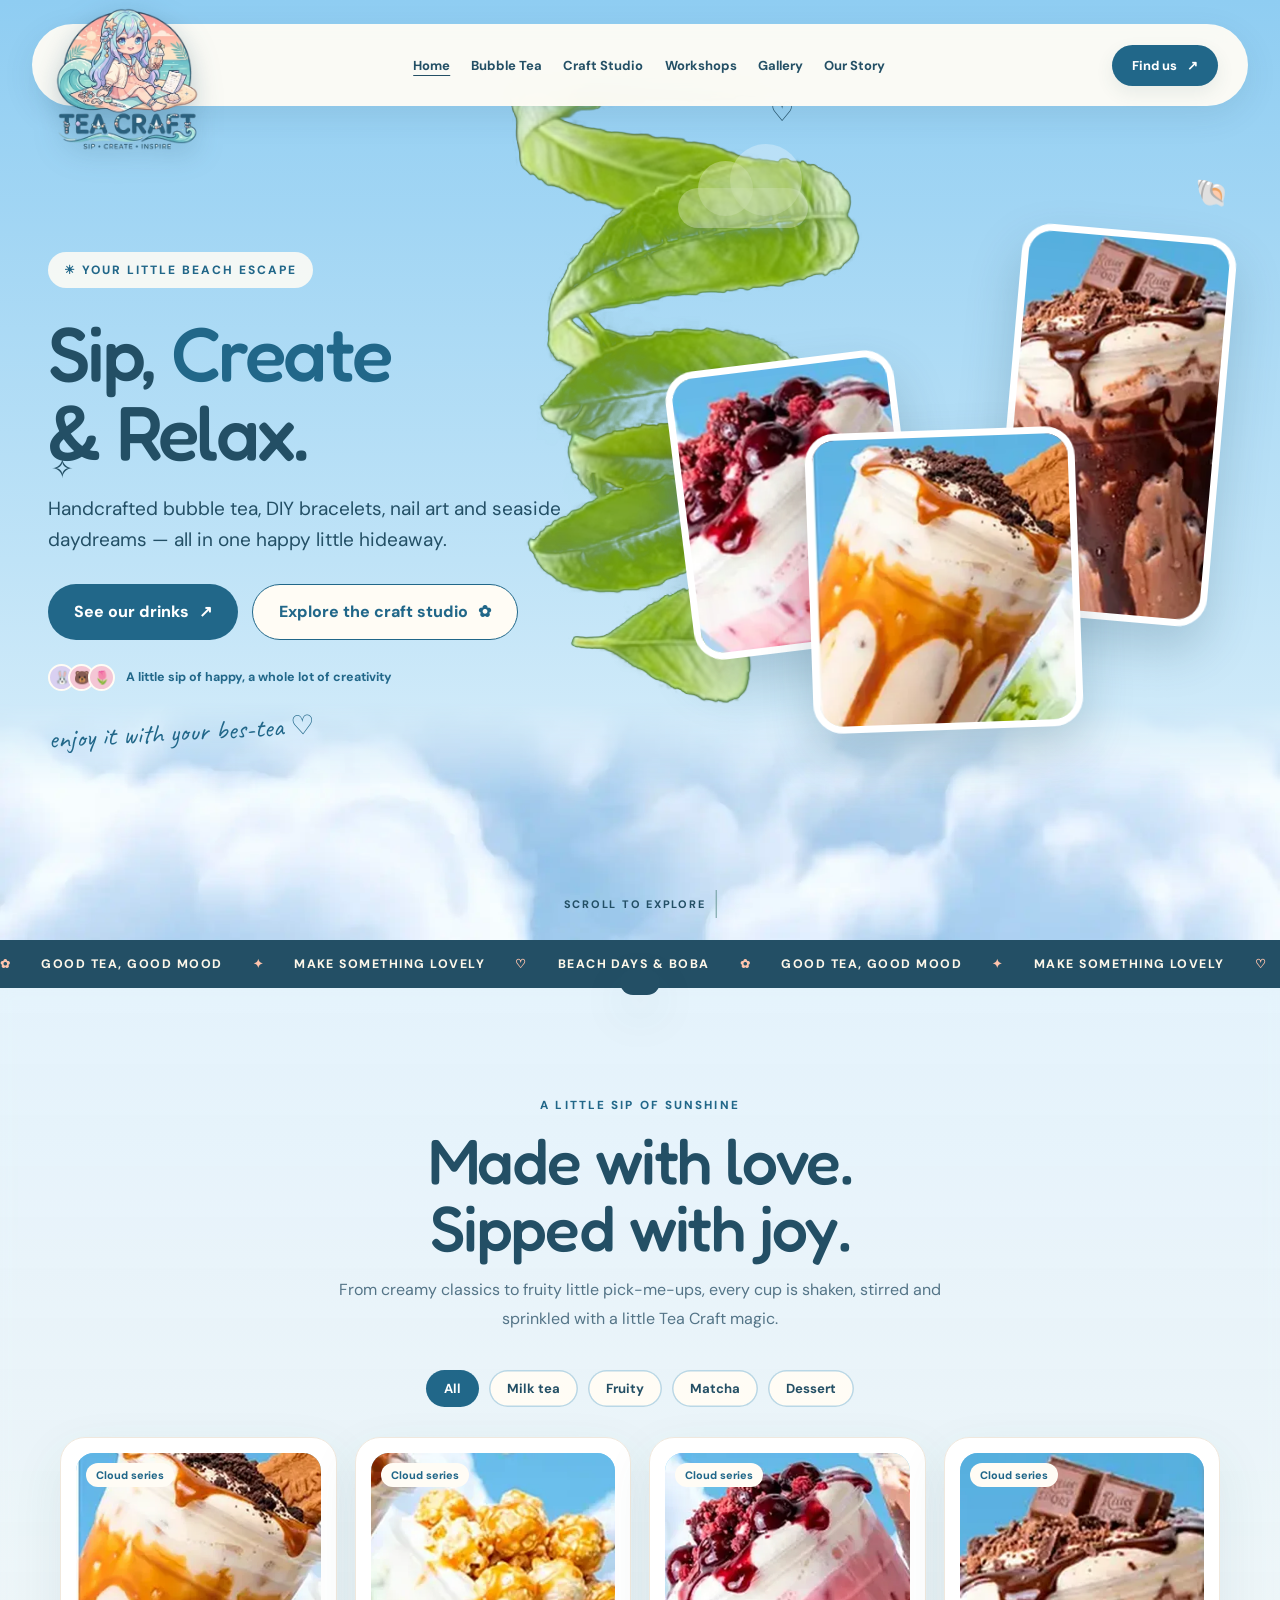
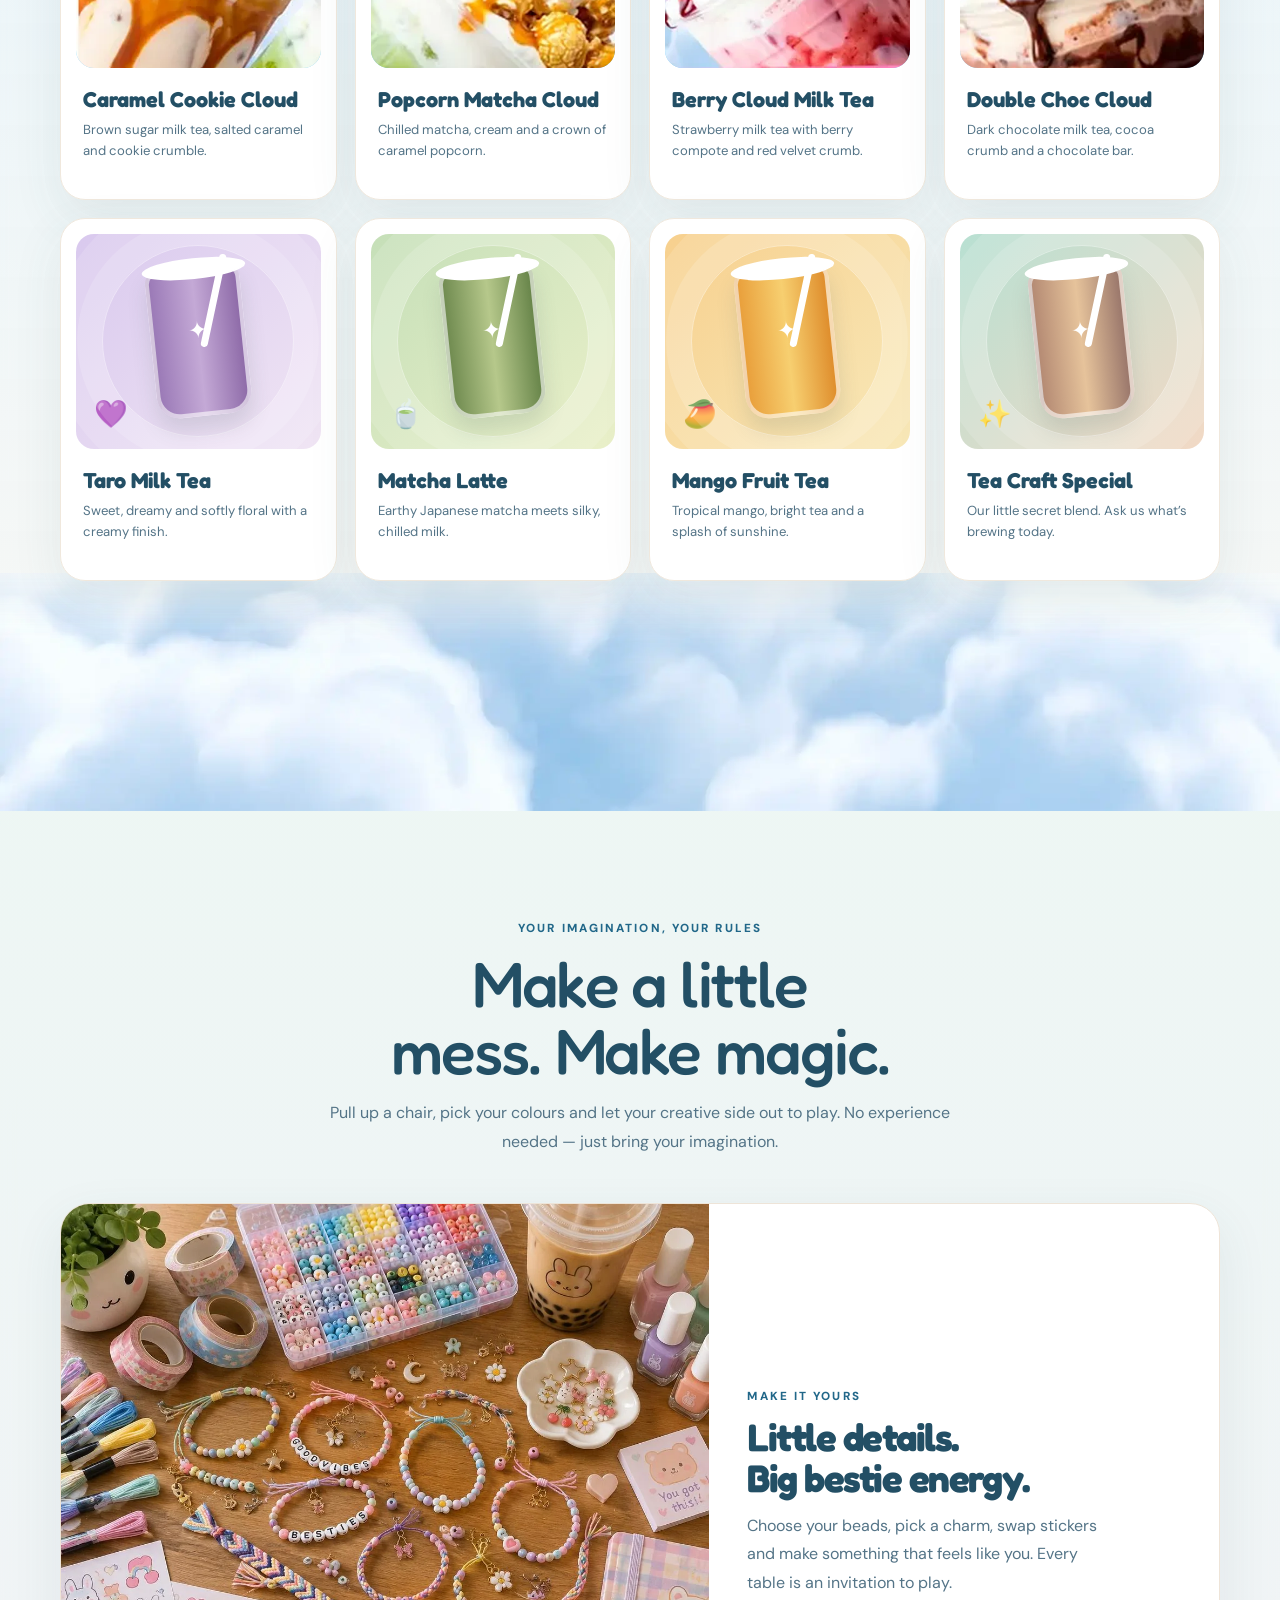
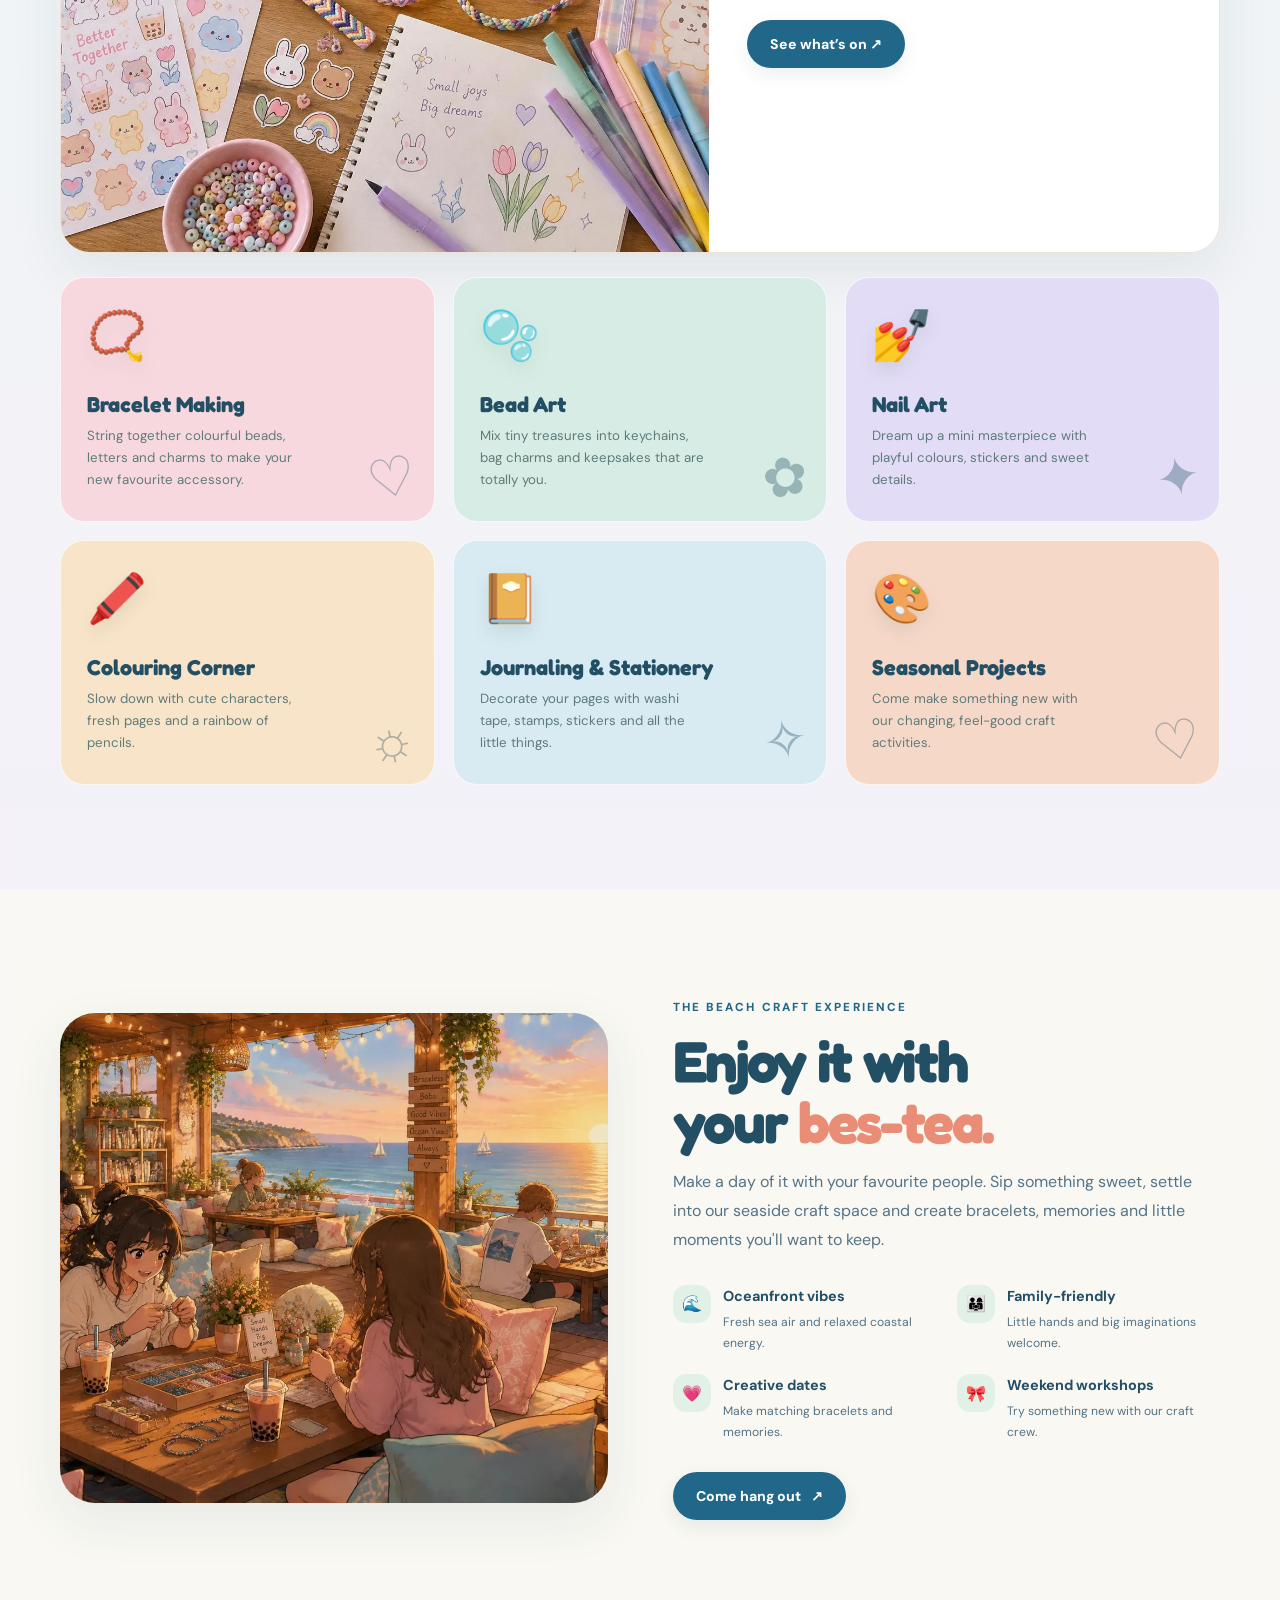
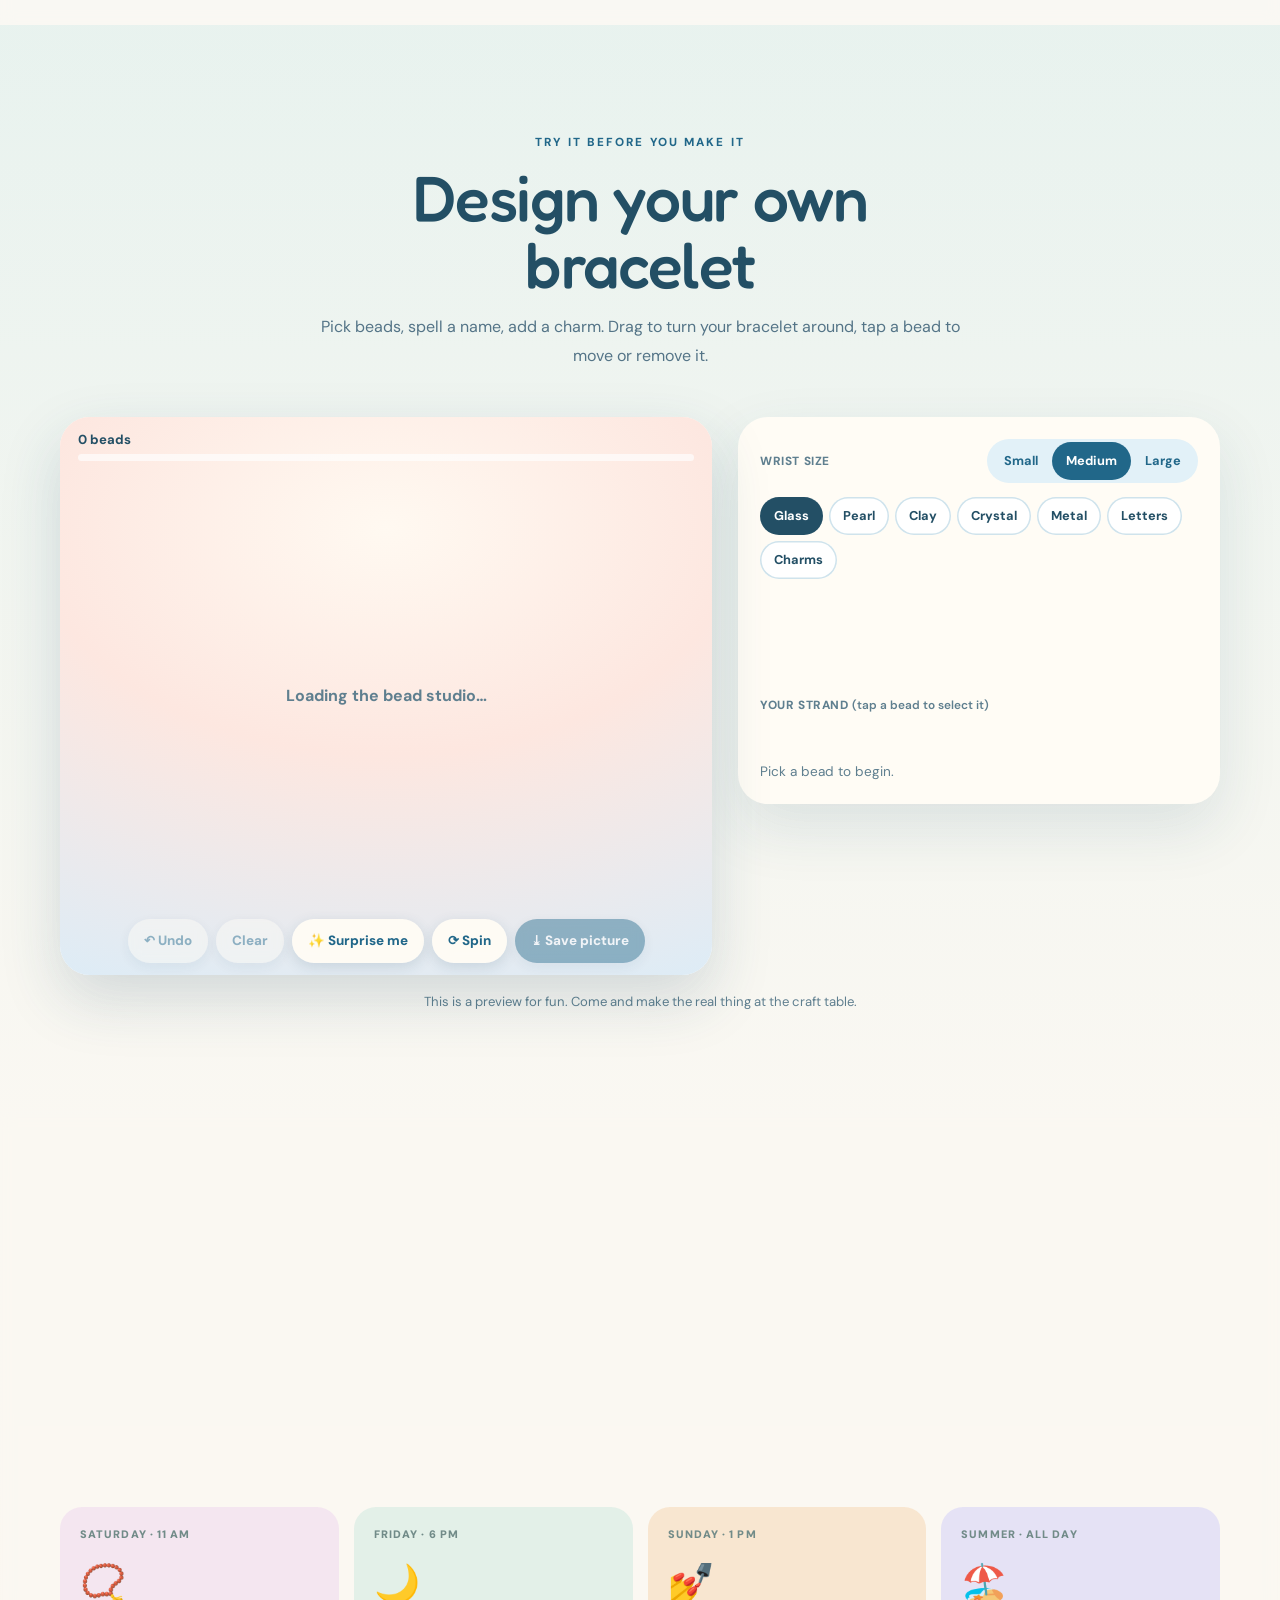
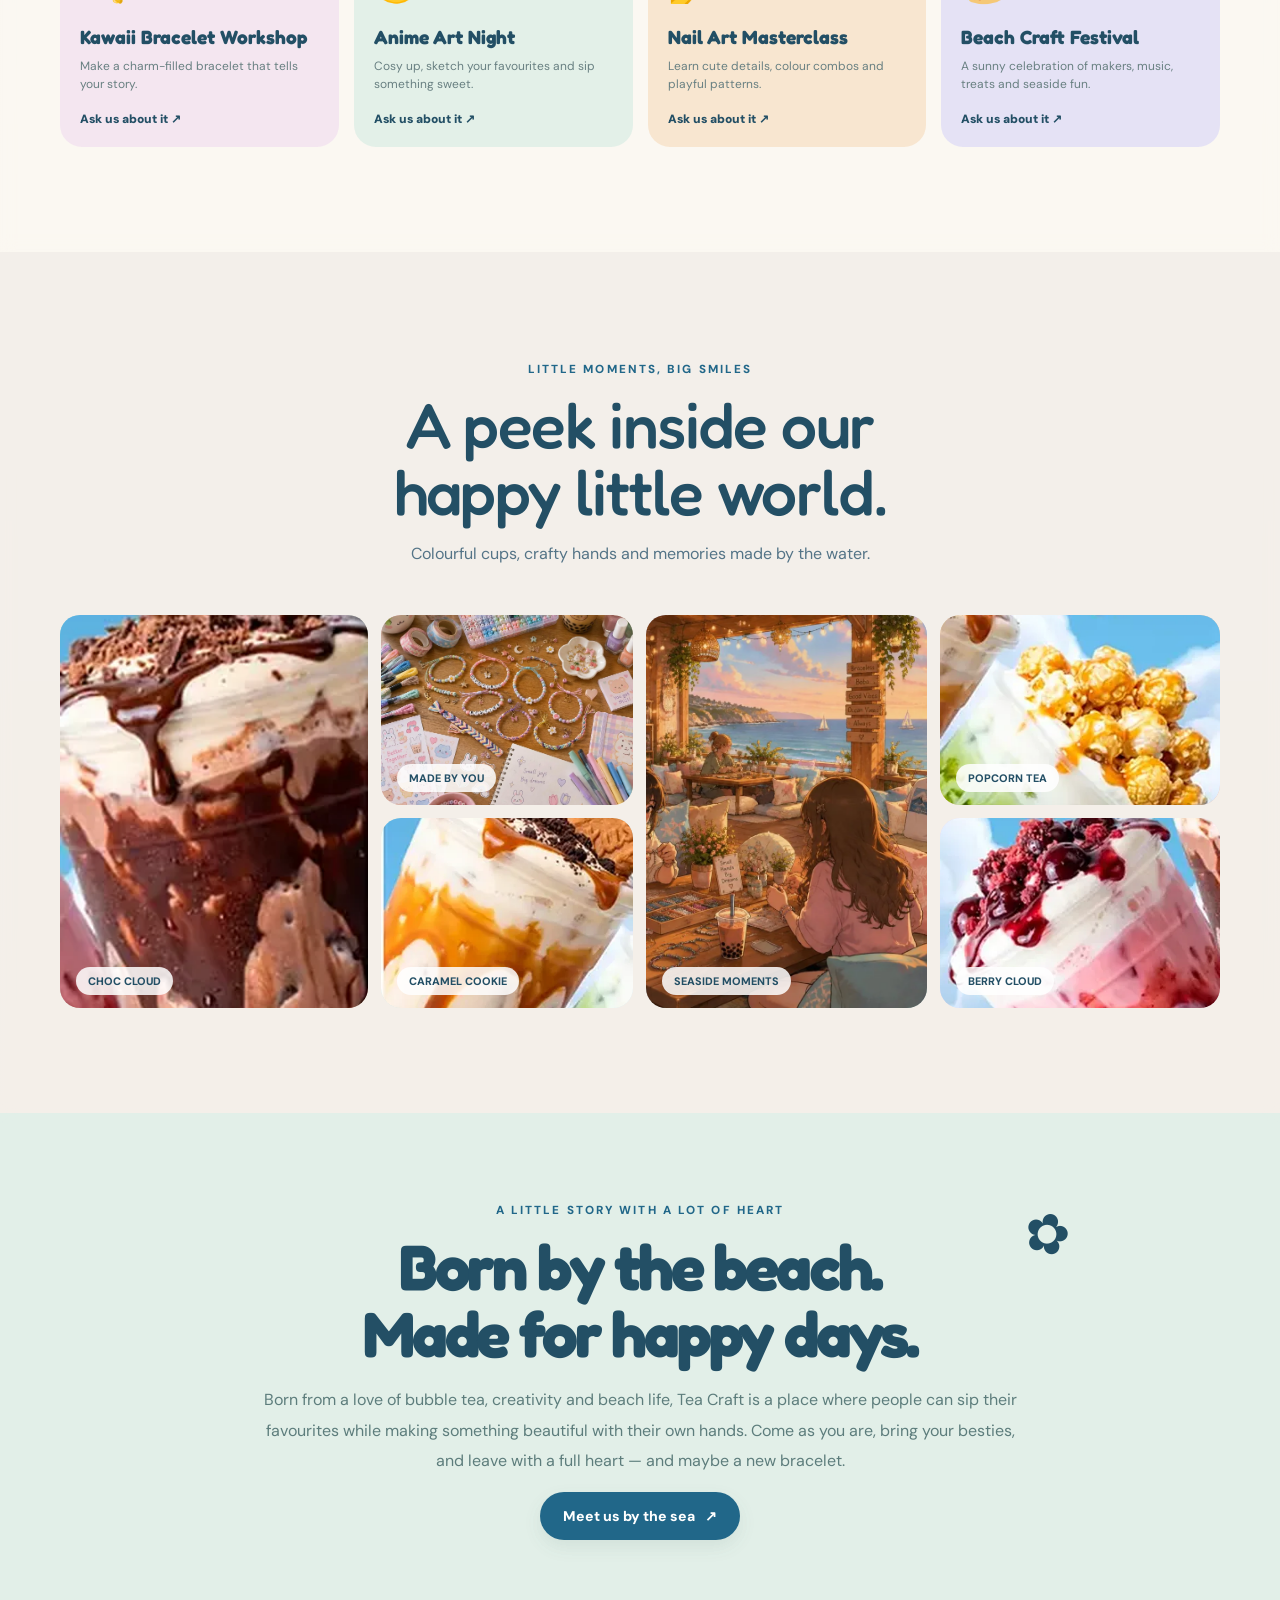
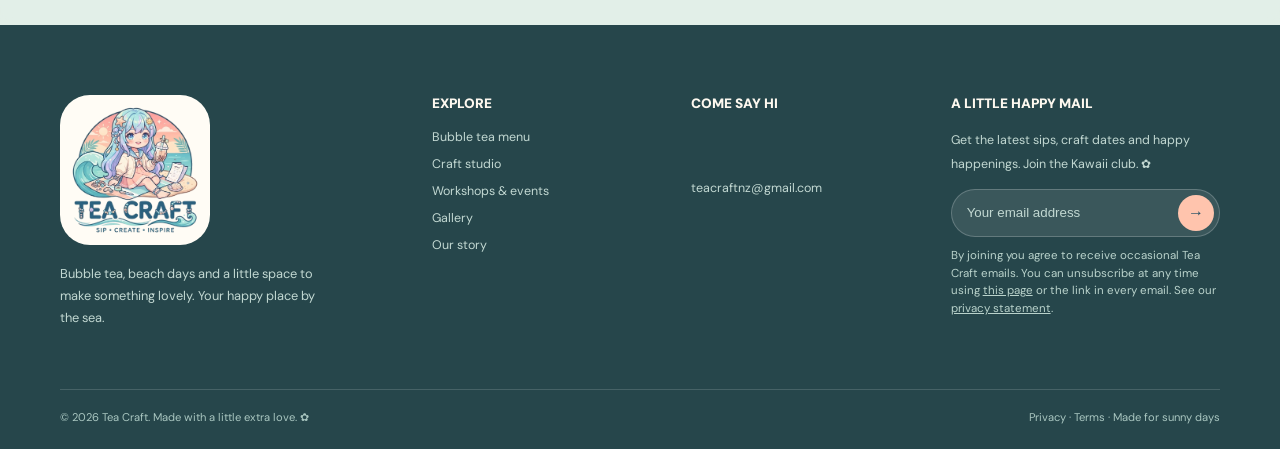
==== commit 37e28868: "Add files via upload" ====
--- a/index.html
+++ b/index.html
@@ -1,5 +1,5 @@
 <!DOCTYPE html>
-<html lang="en">
+<html lang="en-NZ">
 <head>
 <meta charset="UTF-8"><meta name="viewport" content="width=device-width, initial-scale=1.0">
 <meta name="theme-color" content="#fff8ee">
@@ -12,8 +12,7 @@
 <meta name="twitter:card" content="summary_large_image">
 <meta name="color-scheme" content="light">
 <title>Tea Craft — Sip, Create & Relax</title>
-<link rel="preconnect" href="https://fonts.googleapis.com"><link rel="preconnect" href="https://fonts.gstatic.com" crossorigin>
-<link href="https://fonts.googleapis.com/css2?family=Caveat:wght@400;500;600;700&family=DM+Sans:wght@400;500;600;700;800&family=Fredoka:wght@400;500;600;700&display=swap" rel="stylesheet">
+<link rel="stylesheet" href="assets/fonts.css"><link rel="preload" as="font" type="font/woff2" href="assets/fonts/fredoka-latin-wght-normal.woff2" crossorigin><link rel="preload" as="font" type="font/woff2" href="assets/fonts/dm-sans-latin-wght-normal.woff2" crossorigin>
 <style>
 :root{--ink:#26464b;--muted:#668084;--cream:#fff8ee;--sand:#f3dfc4;--sea:#bce7e1;--blue:#8bcbd4;--peach:#ffc4ad;--pink:#f4c6d5;--lilac:#d9d0f1;--green:#b8d8bd;--coral:#f28f76;--shadow:0 18px 50px #315c5b18;--serif:'Playfair Display',Georgia,serif;--sans:'DM Sans',sans-serif}
 *{box-sizing:border-box}html{scroll-behavior:smooth}body{margin:0;background:var(--cream);color:var(--ink);font-family:var(--sans);overflow-x:hidden}a{color:inherit;text-decoration:none}button{font:inherit;cursor:pointer}.wrap{width:min(1160px,calc(100% - 48px));margin:auto}.eyebrow{font-size:.73rem;font-weight:800;letter-spacing:.18em;text-transform:uppercase;color:#6d9b96}.section{padding:105px 0;position:relative}.section-head{max-width:650px;margin:0 auto 46px;text-align:center}.section-head h2{font:700 clamp(2.3rem,5vw,4rem)/1.05 var(--serif);margin:13px 0 15px;letter-spacing:-.04em}.section-head p{color:var(--muted);line-height:1.8;margin:0}.btn{display:inline-flex;align-items:center;gap:10px;border:0;border-radius:999px;padding:15px 23px;font-weight:800;font-size:.88rem;transition:.25s;box-shadow:0 7px 18px #345d5a18}.btn:hover{transform:translateY(-4px);box-shadow:0 13px 25px #345d5a25}.btn-dark{background:var(--ink);color:white}.btn-light{background:#fff;color:var(--ink)}.btn-outline{background:transparent;border:1px solid #6b9290;color:var(--ink);box-shadow:none}.pill{display:inline-flex;align-items:center;gap:8px;padding:8px 13px;border-radius:30px;background:#ffffffb8;border:1px solid #ffffffb8;font-size:.74rem;font-weight:800;letter-spacing:.04em}.nav{height:82px;display:flex;align-items:center;justify-content:space-between;position:absolute;z-index:20;top:0;left:0;right:0;padding:0 max(24px,calc((100vw - 1160px)/2));}.logo{display:flex;align-items:center;gap:10px;font-weight:900;font-size:1.25rem;letter-spacing:-.05em}.logo-mark{width:38px;height:38px;border-radius:13px;background:var(--coral);display:grid;place-items:center;color:white;transform:rotate(-7deg);font-size:20px;box-shadow:0 5px 12px #e88c7370}.navlinks{display:flex;gap:25px;font-size:.8rem;font-weight:700;color:#42666a}.navlinks a{position:relative}.navlinks a:after{content:'';height:2px;background:var(--coral);position:absolute;left:0;right:100%;bottom:-7px;transition:.2s}.navlinks a:hover:after{right:0}.nav-cta{padding:12px 18px;font-size:.8rem}.menu-toggle{display:none;border:0;background:#fff;border-radius:50%;width:43px;height:43px;color:var(--ink);font-size:20px}
@@ -163,14 +162,13 @@
 body{background:linear-gradient(180deg,#8fcdf2 0,#bfe3f7 560px,#e6f4fc 940px,#f6f1ea 100%)}
 .hero{background:none}
 .hero:before{z-index:1}
-.drinks,.crafts,.experience,.builder,.workshops,.gallery,.reviews,.about,#book{backdrop-filter:blur(7px);-webkit-backdrop-filter:blur(7px)}
+.drinks,.crafts,.experience,.builder,.workshops,.gallery,.reviews,.about{backdrop-filter:blur(7px);-webkit-backdrop-filter:blur(7px)}
 .drinks{background:linear-gradient(180deg,rgba(227,242,251,.55),rgba(255,250,243,.66))}
 .crafts{background:linear-gradient(180deg,rgba(239,248,241,.66),rgba(247,240,250,.66))}
 .experience,.workshops,.reviews{background:rgba(255,250,243,.66)}
 .builder{background:rgba(229,242,236,.66)}
 .gallery{background:rgba(244,238,231,.68)}
 .about{background:rgba(217,238,230,.68)}
-#book{background:rgba(255,248,238,.7)!important}
 /* logo */
 .nav .logo{position:relative;width:124px;height:100%;flex:none}
 .nav .logo-img{position:absolute;left:-8px;top:-18px;height:146px;width:auto;filter:drop-shadow(0 8px 14px rgba(35,79,101,.28));transition:transform .3s}
@@ -193,6 +191,34 @@
 .qty.sm{padding:2px;gap:8px;justify-self:start}.qty.sm button{width:28px;height:28px;font-size:15px}
 .drink-card.soldout .drink-visual{filter:grayscale(.7);opacity:.75}
 .spin{display:inline-block;width:14px;height:14px;border:2px solid #ffffff66;border-top-color:#fff;border-radius:50%;animation:sp .7s linear infinite;vertical-align:-2px}@keyframes sp{to{transform:rotate(360deg)}}
+.consent{font-size:.72rem;color:#b9d2cb;margin:10px 0 0;line-height:1.55;max-width:320px}.consent a{color:inherit;text-decoration:underline}
+.note a{color:inherit}
+
+/* 3D bracelet designer */
+.designer{background:linear-gradient(180deg,rgba(229,242,236,.66),rgba(255,250,243,.66))}
+.dz{display:grid;grid-template-columns:1.15fr .85fr;gap:26px;align-items:start;margin-top:34px}
+.dz-stage{position:relative;height:min(62vh,560px);min-height:380px;border-radius:30px;overflow:hidden;background:radial-gradient(120% 90% at 50% 20%,#fff9f1 0%,#fde7e0 45%,#dcecf7 100%);box-shadow:0 24px 60px rgba(35,79,101,.18),inset 0 0 0 1.5px #ffffffaa}
+.dz-stage canvas{position:absolute;inset:0;width:100%;height:100%;display:block;cursor:grab;touch-action:pan-y}.dz-stage canvas:active{cursor:grabbing}
+.dz-load{position:absolute;inset:0;display:grid;place-items:center;color:#5f7f8f;font-weight:700;background:inherit}.dz-load[hidden]{display:none}
+.dz-hud{position:absolute;left:18px;right:18px;top:14px;display:flex;flex-direction:column;gap:6px;font-size:.82rem;font-weight:700;color:#234f65;pointer-events:none}
+.dz-bar{height:7px;border-radius:9px;background:#ffffffaa;overflow:hidden}.dz-bar i{display:block;height:100%;width:0;background:linear-gradient(90deg,#f2a1b6,#c4a0ec,#8ccfe9);border-radius:9px;transition:width .35s}
+.dz-actions{position:absolute;left:12px;right:12px;bottom:12px;display:flex;gap:8px;flex-wrap:wrap;justify-content:center}
+.dz-btn{border:0;border-radius:999px;background:#fffcf5ee;color:#216789;padding:10px 16px;min-height:44px;font:inherit;font-weight:800;font-size:.84rem;cursor:pointer;box-shadow:0 4px 14px rgba(35,79,101,.14);backdrop-filter:blur(6px);transition:transform .15s}
+.dz-btn:hover:not(:disabled){transform:translateY(-1px)}.dz-btn:disabled{opacity:.45;cursor:not-allowed}.dz-btn[aria-pressed=false]{opacity:.75}
+.dz-primary{background:#216789;color:#fff}.dz-btn:focus-visible,.dz-item:focus-visible,.dz-tabs button:focus-visible,.dz-seg button:focus-visible,.dz-chip:focus-visible{outline:3px solid #d66f58;outline-offset:2px}
+.dz-panel{background:#fffcf5;border-radius:30px;padding:22px;box-shadow:0 24px 60px rgba(35,79,101,.12)}
+.dz-row{display:flex;align-items:center;justify-content:space-between;gap:10px;flex-wrap:wrap;margin-bottom:14px}.row{display:flex;gap:8px;align-items:center}
+.dz-label{font-size:.74rem;font-weight:800;letter-spacing:.05em;text-transform:uppercase;color:#5f7f8f;display:block}.dz-hint{text-transform:none;letter-spacing:0;font-weight:600}
+.dz-seg{display:inline-flex;background:#e2f1f8;border-radius:99px;padding:3px}.dz-seg button{border:0;background:none;padding:8px 14px;border-radius:99px;font:inherit;font-weight:700;font-size:.8rem;color:#216789;cursor:pointer;min-height:38px}.dz-seg button[aria-pressed=true]{background:#216789;color:#fff}
+.dz-tabs{display:flex;gap:6px;flex-wrap:wrap;margin-bottom:12px}.dz-tabs button{border:0;border-radius:99px;padding:8px 14px;background:#fff;color:#234f65;font:inherit;font-weight:700;font-size:.8rem;box-shadow:inset 0 0 0 1.5px #cfe3ec;cursor:pointer;min-height:38px}.dz-tabs button[aria-selected=true]{background:#234f65;color:#fff;box-shadow:none}
+.dz-tray{display:grid;grid-template-columns:repeat(4,1fr);gap:8px;min-height:92px}
+.dz-item{aspect-ratio:1;border:0;border-radius:18px;background:radial-gradient(circle at 35% 25%,#fff,#eef5f9);cursor:pointer;padding:4px;display:grid;place-items:center;box-shadow:inset 0 0 0 1.5px #dbe9f0;transition:transform .15s,box-shadow .15s}.dz-item:hover{transform:translateY(-2px) scale(1.04);box-shadow:0 8px 18px rgba(35,79,101,.16),inset 0 0 0 1.5px #b9d7e6}.dz-item[aria-pressed=true]{box-shadow:inset 0 0 0 3px #216789}.dz-item img{width:100%;height:100%;object-fit:contain;display:block}
+.dz-word{margin-top:14px}.dz-word input{flex:1;min-width:0;font:inherit;padding:11px 14px;min-height:44px;border:1.5px solid #cfe3ec;border-radius:14px;text-transform:uppercase;background:#fff;color:#234f65}.dz-word .row{margin-top:6px}
+.dz-sel{margin-top:14px;padding:12px 14px;background:#fff3c9;border-radius:16px;display:flex;justify-content:space-between;align-items:center;gap:10px;flex-wrap:wrap;font-weight:700;font-size:.88rem;color:#5c4300}.dz-sel[hidden]{display:none}.dz-sel .dz-btn{box-shadow:inset 0 0 0 1.5px #e6c97a;background:#fff}
+.dz-strand{display:flex;flex-wrap:wrap;gap:5px;margin-top:8px;min-height:30px}.dz-chip{width:28px;height:28px;border-radius:50%;border:0;box-shadow:inset 0 -3px 5px rgba(0,0,0,.12),inset 0 0 0 1.5px #ffffffaa,0 1px 3px rgba(0,0,0,.2);cursor:pointer;font:700 .7rem 'Fredoka',sans-serif;color:#234f65;padding:0}.dz-chip[aria-pressed=true]{outline:3px solid #216789;outline-offset:1px}
+.dz-msg{margin:12px 0 0;color:#5f7f8f;font-size:.85rem;min-height:1.4em}.dz-note{text-align:center;color:#5f7f8f;font-size:.82rem;margin:18px 0 0}
+@media(max-width:900px){.dz{grid-template-columns:1fr}.dz-stage{height:min(58vh,480px)}.dz-tray{grid-template-columns:repeat(4,1fr)}}
+@media(max-width:480px){.dz-tray{grid-template-columns:repeat(4,1fr);gap:6px}.dz-btn{padding:9px 12px;font-size:.78rem}.dz-panel{padding:16px}}
 </style>
 <link rel="canonical" href="https://teacraft.co.nz/">
 <link rel="icon" href="/favicon.png" type="image/png"><link rel="apple-touch-icon" href="/apple-touch-icon.png">
@@ -204,67 +230,42 @@
 </head>
 <body><canvas id="leafBg" aria-hidden="true"></canvas>
 <a class="skip-link" href="#main-content">Skip to content</a>
-<header class="nav"><a class="logo" href="#home" aria-label="Tea Craft home"><img class="logo-img" src="assets/logo.webp" width="660" height="662" alt="Tea Craft: sip, create, inspire" fetchpriority="high"></a><nav class="navlinks" id="navlinks"><a href="#home">Home</a><a href="#menu">Bubble Tea</a><a href="#crafts">Craft Studio</a><a href="#workshops">Workshops</a><a href="#gallery">Gallery</a><a href="#about">Our Story</a></nav><a class="btn btn-dark nav-cta" href="#book">Plan your visit <span>↗</span></a><button class="cart-btn" id="cartBtn" type="button" aria-label="Open your order">🧋 <span>Order</span> <b id="cartCount">0</b></button><button class="menu-toggle" id="menuToggle" type="button" aria-label="Open navigation" aria-expanded="false" aria-controls="navlinks">☰</button></header>
+<header class="nav"><a class="logo" href="#home" aria-label="Tea Craft home"><img class="logo-img" src="assets/logo.webp" width="660" height="662" alt="Tea Craft: sip, create, inspire" fetchpriority="high"></a><nav class="navlinks" id="navlinks"><a href="#home">Home</a><a href="#menu">Bubble Tea</a><a href="#crafts">Craft Studio</a><a href="#workshops">Workshops</a><a href="#gallery">Gallery</a><a href="#about">Our Story</a></nav><a class="btn btn-dark nav-cta" href="#contact">Find us <span>↗</span></a><button class="menu-toggle" id="menuToggle" type="button" aria-label="Open navigation" aria-expanded="false" aria-controls="navlinks">☰</button></header>
 <main id="main-content">
-<section class="hero" id="home"><div aria-hidden="true" class="cloud"></div><div aria-hidden="true" class="float f1">✦</div><div aria-hidden="true" class="float f2">🐚</div><div aria-hidden="true" class="float f3">✧</div><div aria-hidden="true" class="float f4">♡</div><div class="wrap hero-inner"><div class="hero-copy"><div class="announce" id="announce" role="status" hidden></div><span class="pill">☀︎ YOUR LITTLE BEACH ESCAPE</span><h1>Sip, <em>Create</em><br>& Relax.</h1><p>Handcrafted bubble tea, DIY bracelets, nail art and seaside daydreams — all in one happy little hideaway.</p><div class="hero-actions"><a class="btn btn-dark" href="#menu">Order bubble tea <span>↗</span></a><a class="btn btn-light" href="#book">Book a craft session <span>✿</span></a></div><div class="hero-note"><div class="mini-faces"><span>🐰</span><span>🐻</span><span>🌷</span></div> A little sip of happy, a whole lot of creativity</div><div class="bes-tea-note">enjoy it with your bes-tea ♡</div></div><div class="hero-cups"><img width="412" height="336" decoding="async" class="hc hc1" src="assets/berry.webp" alt="Berry cloud milk tea with compote and crumble"><img width="280" height="506" decoding="async" class="hc hc2" src="assets/choco.webp" alt="Double chocolate cloud tea with chocolate bar"><img width="384" height="424" decoding="async" class="hc hc3" src="assets/caramel.webp" alt="Caramel cookie cloud milk tea"></div></div><div class="scroll-cue">SCROLL TO EXPLORE</div></section>
+<section class="hero" id="home"><div aria-hidden="true" class="cloud"></div><div aria-hidden="true" class="float f1">✦</div><div aria-hidden="true" class="float f2">🐚</div><div aria-hidden="true" class="float f3">✧</div><div aria-hidden="true" class="float f4">♡</div><div class="wrap hero-inner"><div class="hero-copy"><div class="announce" id="announce" role="status" hidden></div><span class="pill">☀︎ YOUR LITTLE BEACH ESCAPE</span><h1>Sip, <em>Create</em><br>& Relax.</h1><p>Handcrafted bubble tea, DIY bracelets, nail art and seaside daydreams — all in one happy little hideaway.</p><div class="hero-actions"><a class="btn btn-dark" href="#menu">See our drinks <span>↗</span></a><a class="btn btn-light" href="#crafts">Explore the craft studio <span>✿</span></a></div><div class="hero-note"><div class="mini-faces"><span>🐰</span><span>🐻</span><span>🌷</span></div> A little sip of happy, a whole lot of creativity</div><div class="bes-tea-note">enjoy it with your bes-tea ♡</div></div><div class="hero-cups"><img width="412" height="336" decoding="async" class="hc hc1" src="assets/berry.webp" alt="Berry cloud milk tea with compote and crumble"><img width="280" height="506" decoding="async" class="hc hc2" src="assets/choco.webp" alt="Double chocolate cloud tea with chocolate bar"><img width="384" height="424" decoding="async" class="hc hc3" src="assets/caramel.webp" alt="Caramel cookie cloud milk tea"></div></div><div class="scroll-cue">SCROLL TO EXPLORE</div></section>
 <div class="ticker"><div class="ticker-track"><span>✿</span> GOOD TEA, GOOD MOOD <span>✦</span> MAKE SOMETHING LOVELY <span>♡</span> BEACH DAYS & BOBA <span>✿</span> GOOD TEA, GOOD MOOD <span>✦</span> MAKE SOMETHING LOVELY <span>♡</span> BEACH DAYS & BOBA <span>✿</span> GOOD TEA, GOOD MOOD <span>✦</span> MAKE SOMETHING LOVELY <span>♡</span> BEACH DAYS & BOBA</div></div>
-<section class="section drinks" id="menu"><div class="wrap"><div class="section-head reveal"><span class="eyebrow">A little sip of sunshine</span><h2>Made with love.<br>Sipped with joy.</h2><p>From creamy classics to fruity little pick-me-ups, every cup is shaken, stirred and sprinkled with a little Tea Craft magic.</p></div><div class="chips" role="group" aria-label="Filter drinks"><button class="chip" type="button" data-f="all" aria-pressed="true">All</button><button class="chip" type="button" data-f="milk" aria-pressed="false">Milk tea</button><button class="chip" type="button" data-f="fruit" aria-pressed="false">Fruity</button><button class="chip" type="button" data-f="matcha" aria-pressed="false">Matcha</button><button class="chip" type="button" data-f="dessert" aria-pressed="false">Dessert</button></div><div class="drink-grid" id="drinkGrid"><div class="drink-card" data-cat="milk"><div class="drink-visual photo"><span class="tag">Cloud series</span><img loading="lazy" width="384" height="424" decoding="async" src="assets/caramel.webp" alt="Caramel cookie cloud milk tea topped with a biscuit" style="object-position:center"></div><div class="drink-info"><h3>Caramel Cookie Cloud</h3><p>Brown sugar milk tea, salted caramel and cookie crumble.</p><div class="drink-bottom"><span class="price">From $8.50</span><button class="add" data-item="Caramel Cookie Cloud" data-price="8.5" aria-label="Customise and add Caramel Cookie Cloud">＋</button></div></div></div><div class="drink-card" data-cat="matcha"><div class="drink-visual photo"><span class="tag">Cloud series</span><img loading="lazy" width="400" height="276" decoding="async" src="assets/popcorn.webp" alt="Matcha tea topped with caramel popcorn" style="object-position:60% center"></div><div class="drink-info"><h3>Popcorn Matcha Cloud</h3><p>Chilled matcha, cream and a crown of caramel popcorn.</p><div class="drink-bottom"><span class="price">From $8.90</span><button class="add" data-item="Popcorn Matcha Cloud" data-price="8.9" aria-label="Customise and add Popcorn Matcha Cloud">＋</button></div></div></div><div class="drink-card" data-cat="fruit"><div class="drink-visual photo"><span class="tag">Cloud series</span><img loading="lazy" width="412" height="336" decoding="async" src="assets/berry.webp" alt="Berry cloud milk tea with compote" style="object-position:center"></div><div class="drink-info"><h3>Berry Cloud Milk Tea</h3><p>Strawberry milk tea with berry compote and red velvet crumb.</p><div class="drink-bottom"><span class="price">From $8.50</span><button class="add" data-item="Berry Cloud Milk Tea" data-price="8.5" aria-label="Customise and add Berry Cloud Milk Tea">＋</button></div></div></div><div class="drink-card" data-cat="dessert"><div class="drink-visual photo"><span class="tag">Cloud series</span><img loading="lazy" width="280" height="506" decoding="async" src="assets/choco.webp" alt="Chocolate cloud tea with chocolate bar" style="object-position:center top"></div><div class="drink-info"><h3>Double Choc Cloud</h3><p>Dark chocolate milk tea, cocoa crumb and a chocolate bar.</p><div class="drink-bottom"><span class="price">From $8.90</span><button class="add" data-item="Double Choc Cloud" data-price="8.9" aria-label="Customise and add Double Choc Cloud">＋</button></div></div></div><div class="drink-card" data-cat="milk"><div class="drink-visual" style="background:linear-gradient(135deg,#d9c9ee,#f0e5f4)"><div class="straw-mini"></div><div class="cup-mini" style="background:linear-gradient(90deg,#9b7ab7,#c4a9d6,#8f6ca9)"></div><span class="boba-mini">💜</span></div><div class="drink-info"><h3>Taro Milk Tea</h3><p>Sweet, dreamy and softly floral with a creamy finish.</p><div class="drink-bottom"><span class="price">From $7.50</span><button class="add" data-item="Taro Milk Tea" data-price="7.5" aria-label="Customise and add Taro Milk Tea">＋</button></div></div></div><div class="drink-card" data-cat="matcha"><div class="drink-visual" style="background:linear-gradient(135deg,#c5dfb8,#eaf0c9)"><div class="straw-mini"></div><div class="cup-mini" style="background:linear-gradient(90deg,#718c51,#b6c88b,#69864b)"></div><span class="boba-mini">🍵</span></div><div class="drink-info"><h3>Matcha Latte</h3><p>Earthy Japanese matcha meets silky, chilled milk.</p><div class="drink-bottom"><span class="price">From $7.50</span><button class="add" data-item="Matcha Latte" data-price="7.5" aria-label="Customise and add Matcha Latte">＋</button></div></div></div><div class="drink-card" data-cat="fruit"><div class="drink-visual" style="background:linear-gradient(135deg,#f7d08e,#f8e8b8)"><div class="straw-mini"></div><div class="cup-mini" style="background:linear-gradient(90deg,#e9a03c,#f7cf70,#df8e2d)"></div><span class="boba-mini">🥭</span></div><div class="drink-info"><h3>Mango Fruit Tea</h3><p>Tropical mango, bright tea and a splash of sunshine.</p><div class="drink-bottom"><span class="price">From $7.00</span><button class="add" data-item="Mango Fruit Tea" data-price="7.0" aria-label="Customise and add Mango Fruit Tea">＋</button></div></div></div><div class="drink-card" data-cat="milk"><div class="drink-visual" style="background:linear-gradient(135deg,#b8e0d2,#f2d9c5)"><div class="straw-mini"></div><div class="cup-mini" style="background:linear-gradient(90deg,#b58b74,#e6c39b,#9b786c)"></div><span class="boba-mini">✨</span></div><div class="drink-info"><h3>Tea Craft Special</h3><p>Our little secret blend. Ask us what’s brewing today.</p><div class="drink-bottom"><span class="price">From $8.00</span><button class="add" data-item="Tea Craft Special" data-price="8.0" aria-label="Customise and add Tea Craft Special">＋</button></div></div></div></div></div></section>
-<section class="section crafts" id="crafts"><div class="wrap"><div class="section-head reveal"><span class="eyebrow">Your imagination, your rules</span><h2>Make a little<br>mess. Make magic.</h2><p>Pull up a chair, pick your colours and let your creative side out to play. No experience needed — just bring your imagination.</p></div><div class="craft-showcase reveal"><img loading="lazy" width="1200" height="1200" decoding="async" src="assets/craft-table.webp" alt="Pastel beads, friendship bracelets, washi tape, nail polish and kawaii stationery arranged on a sunny craft table"><div class="craft-showcase-copy"><span class="eyebrow">MAKE IT YOURS</span><h3>Little details.<br>Big bestie energy.</h3><p>Choose your beads, pick a charm, swap stickers and make something that feels like you. Every table is an invitation to play.</p><a class="btn btn-dark" href="#book">Find your craft moment ↗</a></div></div><div class="craft-grid">
+<section class="section drinks" id="menu"><div class="wrap"><div class="section-head reveal"><span class="eyebrow">A little sip of sunshine</span><h2>Made with love.<br>Sipped with joy.</h2><p>From creamy classics to fruity little pick-me-ups, every cup is shaken, stirred and sprinkled with a little Tea Craft magic.</p></div><div class="chips" role="group" aria-label="Filter drinks"><button class="chip" type="button" data-f="all" aria-pressed="true">All</button><button class="chip" type="button" data-f="milk" aria-pressed="false">Milk tea</button><button class="chip" type="button" data-f="fruit" aria-pressed="false">Fruity</button><button class="chip" type="button" data-f="matcha" aria-pressed="false">Matcha</button><button class="chip" type="button" data-f="dessert" aria-pressed="false">Dessert</button></div><div class="drink-grid" id="drinkGrid"><div class="drink-card" data-cat="milk"><div class="drink-visual photo"><span class="tag">Cloud series</span><img loading="lazy" width="384" height="424" decoding="async" src="assets/caramel.webp" alt="Caramel cookie cloud milk tea topped with a biscuit" style="object-position:center"></div><div class="drink-info"><h3>Caramel Cookie Cloud</h3><p>Brown sugar milk tea, salted caramel and cookie crumble.</p></div></div><div class="drink-card" data-cat="matcha"><div class="drink-visual photo"><span class="tag">Cloud series</span><img loading="lazy" width="400" height="276" decoding="async" src="assets/popcorn.webp" alt="Matcha tea topped with caramel popcorn" style="object-position:60% center"></div><div class="drink-info"><h3>Popcorn Matcha Cloud</h3><p>Chilled matcha, cream and a crown of caramel popcorn.</p></div></div><div class="drink-card" data-cat="fruit"><div class="drink-visual photo"><span class="tag">Cloud series</span><img loading="lazy" width="412" height="336" decoding="async" src="assets/berry.webp" alt="Berry cloud milk tea with compote" style="object-position:center"></div><div class="drink-info"><h3>Berry Cloud Milk Tea</h3><p>Strawberry milk tea with berry compote and red velvet crumb.</p></div></div><div class="drink-card" data-cat="dessert"><div class="drink-visual photo"><span class="tag">Cloud series</span><img loading="lazy" width="280" height="506" decoding="async" src="assets/choco.webp" alt="Chocolate cloud tea with chocolate bar" style="object-position:center top"></div><div class="drink-info"><h3>Double Choc Cloud</h3><p>Dark chocolate milk tea, cocoa crumb and a chocolate bar.</p></div></div><div class="drink-card" data-cat="milk"><div class="drink-visual" style="background:linear-gradient(135deg,#d9c9ee,#f0e5f4)"><div class="straw-mini"></div><div class="cup-mini" style="background:linear-gradient(90deg,#9b7ab7,#c4a9d6,#8f6ca9)"></div><span class="boba-mini">💜</span></div><div class="drink-info"><h3>Taro Milk Tea</h3><p>Sweet, dreamy and softly floral with a creamy finish.</p></div></div><div class="drink-card" data-cat="matcha"><div class="drink-visual" style="background:linear-gradient(135deg,#c5dfb8,#eaf0c9)"><div class="straw-mini"></div><div class="cup-mini" style="background:linear-gradient(90deg,#718c51,#b6c88b,#69864b)"></div><span class="boba-mini">🍵</span></div><div class="drink-info"><h3>Matcha Latte</h3><p>Earthy Japanese matcha meets silky, chilled milk.</p></div></div><div class="drink-card" data-cat="fruit"><div class="drink-visual" style="background:linear-gradient(135deg,#f7d08e,#f8e8b8)"><div class="straw-mini"></div><div class="cup-mini" style="background:linear-gradient(90deg,#e9a03c,#f7cf70,#df8e2d)"></div><span class="boba-mini">🥭</span></div><div class="drink-info"><h3>Mango Fruit Tea</h3><p>Tropical mango, bright tea and a splash of sunshine.</p></div></div><div class="drink-card" data-cat="milk"><div class="drink-visual" style="background:linear-gradient(135deg,#b8e0d2,#f2d9c5)"><div class="straw-mini"></div><div class="cup-mini" style="background:linear-gradient(90deg,#b58b74,#e6c39b,#9b786c)"></div><span class="boba-mini">✨</span></div><div class="drink-info"><h3>Tea Craft Special</h3><p>Our little secret blend. Ask us what’s brewing today.</p></div></div></div></div></section>
+<section class="section crafts" id="crafts"><div class="wrap"><div class="section-head reveal"><span class="eyebrow">Your imagination, your rules</span><h2>Make a little<br>mess. Make magic.</h2><p>Pull up a chair, pick your colours and let your creative side out to play. No experience needed — just bring your imagination.</p></div><div class="craft-showcase reveal"><img loading="lazy" width="1200" height="1200" decoding="async" src="assets/craft-table.webp" alt="Pastel beads, friendship bracelets, washi tape, nail polish and kawaii stationery arranged on a sunny craft table"><div class="craft-showcase-copy"><span class="eyebrow">MAKE IT YOURS</span><h3>Little details.<br>Big bestie energy.</h3><p>Choose your beads, pick a charm, swap stickers and make something that feels like you. Every table is an invitation to play.</p><a class="btn btn-dark" href="#workshops">See what’s on ↗</a></div></div><div class="craft-grid">
 <div class="craft-card c1 reveal" data-sticker="♡"><span class="emoji">📿</span><h3>Bracelet Making</h3><p>String together colourful beads, letters and charms to make your new favourite accessory.</p></div><div class="craft-card c2 reveal" data-sticker="✿"><span class="emoji">🫧</span><h3>Bead Art</h3><p>Mix tiny treasures into keychains, bag charms and keepsakes that are totally you.</p></div><div class="craft-card c3 reveal" data-sticker="✦"><span class="emoji">💅</span><h3>Nail Art</h3><p>Dream up a mini masterpiece with playful colours, stickers and sweet details.</p></div><div class="craft-card c4 reveal" data-sticker="☼"><span class="emoji">🖍️</span><h3>Colouring Corner</h3><p>Slow down with cute characters, fresh pages and a rainbow of pencils.</p></div><div class="craft-card c5 reveal" data-sticker="✧"><span class="emoji">📔</span><h3>Journaling & Stationery</h3><p>Decorate your pages with washi tape, stamps, stickers and all the little things.</p></div><div class="craft-card c6 reveal" data-sticker="♡"><span class="emoji">🎨</span><h3>Seasonal Projects</h3><p>Come make something new with our changing, feel-good craft activities.</p></div></div></div></section>
-<section class="section experience"><div class="wrap experience-grid"><div class="experience-art experience-photo reveal"><img loading="lazy" width="1400" height="882" decoding="async" src="assets/beach-cafe.webp" alt="Warm anime-inspired beachside bubble tea and craft cafe at sunset, with friends making bracelets together"></div><div class="experience-copy reveal"><span class="eyebrow">The beach craft experience</span><h2>Enjoy it with<br>your <em>bes-tea.</em></h2><p>Make a day of it with your favourite people. Sip something sweet, settle into our seaside craft space and create bracelets, memories and little moments you'll want to keep.</p><div class="feature-list"><div class="feature"><span class="feature-icon">🌊</span><div><strong>Oceanfront vibes</strong><small>Fresh sea air and relaxed coastal energy.</small></div></div><div class="feature"><span class="feature-icon">👨‍👩‍👧</span><div><strong>Family-friendly</strong><small>Little hands and big imaginations welcome.</small></div></div><div class="feature"><span class="feature-icon">💗</span><div><strong>Creative dates</strong><small>Make matching bracelets and memories.</small></div></div><div class="feature"><span class="feature-icon">🎀</span><div><strong>Weekend workshops</strong><small>Try something new with our craft crew.</small></div></div></div><a class="btn btn-dark" href="#book">Come hang out <span>↗</span></a></div></div></section>
-<section class="section builder"><div class="wrap builder-grid"><div class="builder-copy reveal"><span class="eyebrow">A tiny taste of the craft bar</span><h2>Design a bracelet<br>that's so you.</h2><p>Pick a bead colour and a charm to preview your own little creation. Then come visit us and make the real thing!</p><span class="pill">✿ YOUR MINI BRACELET STUDIO</span></div><div class="builder-box reveal"><div class="builder-preview"><div class="bracelet" id="bracelet"></div></div><div class="builder-controls"><div class="control"><label>01 — Choose your beads</label><div class="swatches"><button class="swatch active" style="background:#e98f87" data-colour="#e98f87" aria-label="Coral beads"></button><button class="swatch" style="background:#9bcfc4" data-colour="#9bcfc4" aria-label="Seafoam beads"></button><button class="swatch" style="background:#b9a8df" data-colour="#b9a8df" aria-label="Lavender beads"></button><button class="swatch" style="background:#efc66e" data-colour="#efc66e" aria-label="Sunshine beads"></button><button class="swatch" style="background:#8c6656" data-colour="#8c6656" aria-label="Mocha beads"></button></div></div><div class="control"><label for="charm">02 — Pick a charm</label><select class="charm-select" id="charm"><option value="✦">Star charm ✦</option><option value="♡">Heart charm ♡</option><option value="☼">Sun charm ☼</option><option value="🐚">Shell charm 🐚</option></select></div></div><p class="builder-result" id="builderResult">Your coral bracelet with a star charm is looking lovely!</p></div></div></section>
-<section class="section workshops" id="workshops"><div class="wrap"><div class="section-head reveal"><span class="eyebrow">Save yourself a little date</span><h2>Good things are<br>on the calendar.</h2><p>Gather your people, grab a drink and make a day of it. Our workshops are small, friendly and full of fun.</p></div><div class="event-grid"><article class="event reveal"><div class="event-date">SATURDAY · 11 AM</div><div class="event-emoji">📿</div><h3>Kawaii Bracelet Workshop</h3><p>Make a charm-filled bracelet that tells your story.</p><a href="#book">Save me a spot ↗</a></article><article class="event reveal"><div class="event-date">FRIDAY · 6 PM</div><div class="event-emoji">🌙</div><h3>Anime Art Night</h3><p>Cosy up, sketch your favourites and sip something sweet.</p><a href="#book">Save me a spot ↗</a></article><article class="event reveal"><div class="event-date">SUNDAY · 1 PM</div><div class="event-emoji">💅</div><h3>Nail Art Masterclass</h3><p>Learn cute details, colour combos and playful patterns.</p><a href="#book">Save me a spot ↗</a></article><article class="event reveal"><div class="event-date">SUMMER · ALL DAY</div><div class="event-emoji">🏖️</div><h3>Beach Craft Festival</h3><p>A sunny celebration of makers, music, treats and seaside fun.</p><a href="#book">Save me a spot ↗</a></article></div></div></section>
+<section class="section experience"><div class="wrap experience-grid"><div class="experience-art experience-photo reveal"><img loading="lazy" width="1400" height="882" decoding="async" src="assets/beach-cafe.webp" alt="Warm anime-inspired beachside bubble tea and craft cafe at sunset, with friends making bracelets together"></div><div class="experience-copy reveal"><span class="eyebrow">The beach craft experience</span><h2>Enjoy it with<br>your <em>bes-tea.</em></h2><p>Make a day of it with your favourite people. Sip something sweet, settle into our seaside craft space and create bracelets, memories and little moments you'll want to keep.</p><div class="feature-list"><div class="feature"><span class="feature-icon">🌊</span><div><strong>Oceanfront vibes</strong><small>Fresh sea air and relaxed coastal energy.</small></div></div><div class="feature"><span class="feature-icon">👨‍👩‍👧</span><div><strong>Family-friendly</strong><small>Little hands and big imaginations welcome.</small></div></div><div class="feature"><span class="feature-icon">💗</span><div><strong>Creative dates</strong><small>Make matching bracelets and memories.</small></div></div><div class="feature"><span class="feature-icon">🎀</span><div><strong>Weekend workshops</strong><small>Try something new with our craft crew.</small></div></div></div><a class="btn btn-dark" href="#contact">Come hang out <span>↗</span></a></div></div></section>
+<section class="section designer" id="builder" aria-labelledby="dzTitle"><div class="wrap">
+<div class="section-head reveal"><span class="eyebrow">Try it before you make it</span><h2 id="dzTitle">Design your own bracelet</h2><p>Pick beads, spell a name, add a charm. Drag to turn your bracelet around, tap a bead to move or remove it.</p></div>
+<div class="dz" id="dz">
+<div class="dz-stage"><canvas id="dzCanvas" role="img" aria-label="3D preview of your bracelet. Use the buttons beside it to add beads."></canvas>
+<div class="dz-load" id="dzLoad">Loading the bead studio…</div>
+<div class="dz-hud"><span id="dzCount">0 beads</span><div class="dz-bar" aria-hidden="true"><i id="dzFill"></i></div></div>
+<div class="dz-actions"><button type="button" class="dz-btn" id="dzUndo" disabled>↶ Undo</button><button type="button" class="dz-btn" id="dzClear" disabled>Clear</button><button type="button" class="dz-btn" id="dzRandom">✨ Surprise me</button><button type="button" class="dz-btn" id="dzSpin" aria-pressed="true">⟳ Spin</button><button type="button" class="dz-btn dz-primary" id="dzSave" disabled>⤓ Save picture</button></div></div>
+<div class="dz-panel">
+<div class="dz-row"><span class="dz-label" id="dzSizeLbl">Wrist size</span><div class="dz-seg" id="dzSizes" role="group" aria-labelledby="dzSizeLbl"><button type="button" data-size="S" aria-pressed="false">Small</button><button type="button" data-size="M" aria-pressed="true">Medium</button><button type="button" data-size="L" aria-pressed="false">Large</button></div></div>
+<div class="dz-tabs" id="dzTabs" role="group" aria-label="Bead types"><button type="button" data-tab="glass" aria-selected="true">Glass</button><button type="button" data-tab="pearl" aria-selected="false">Pearl</button><button type="button" data-tab="clay" aria-selected="false">Clay</button><button type="button" data-tab="crystal" aria-selected="false">Crystal</button><button type="button" data-tab="metal" aria-selected="false">Metal</button><button type="button" data-tab="letters" aria-selected="false">Letters</button><button type="button" data-tab="charm" aria-selected="false">Charms</button></div>
+<div class="dz-tray" id="dzTray"></div>
+<form class="dz-word" id="dzWord" hidden><label for="dzWordIn" class="dz-label">Spell a name or word</label><div class="row"><input id="dzWordIn" type="text" maxlength="14" autocomplete="off" placeholder="e.g. MIA" aria-describedby="dzMsg"><button class="dz-btn dz-primary">Add letters</button></div></form>
+<div class="dz-sel" id="dzSel" hidden><span id="dzSelName"></span><div class="row"><button type="button" class="dz-btn" id="dzLeft" aria-label="Move bead back">←</button><button type="button" class="dz-btn" id="dzRight" aria-label="Move bead forward">→</button><button type="button" class="dz-btn" id="dzRemove">Remove</button></div></div>
+<div class="dz-label" style="margin-top:14px">Your strand <span class="dz-hint">(tap a bead to select it)</span></div><div class="dz-strand" id="dzStrand"></div>
+<p class="dz-msg" id="dzMsg" role="status" aria-live="polite">Pick a bead to begin.</p>
+</div></div>
+<noscript><p class="dz-msg">The bracelet designer needs JavaScript. Come and make the real thing in our craft studio!</p></noscript>
+<p class="dz-note">This is a preview for fun. Come and make the real thing at the craft table.</p>
+</div></section>
+<section class="section workshops" id="workshops"><div class="wrap"><div class="section-head reveal"><span class="eyebrow">Save yourself a little date</span><h2>Good things are<br>on the calendar.</h2><p>Gather your people, grab a drink and make a day of it. Our workshops are small, friendly and full of fun.</p></div><div class="event-grid"><article class="event reveal"><div class="event-date">SATURDAY · 11 AM</div><div class="event-emoji">📿</div><h3>Kawaii Bracelet Workshop</h3><p>Make a charm-filled bracelet that tells your story.</p><a href="mailto:teacraftnz@gmail.com?subject=Workshop%20question">Ask us about it ↗</a></article><article class="event reveal"><div class="event-date">FRIDAY · 6 PM</div><div class="event-emoji">🌙</div><h3>Anime Art Night</h3><p>Cosy up, sketch your favourites and sip something sweet.</p><a href="mailto:teacraftnz@gmail.com?subject=Workshop%20question">Ask us about it ↗</a></article><article class="event reveal"><div class="event-date">SUNDAY · 1 PM</div><div class="event-emoji">💅</div><h3>Nail Art Masterclass</h3><p>Learn cute details, colour combos and playful patterns.</p><a href="mailto:teacraftnz@gmail.com?subject=Workshop%20question">Ask us about it ↗</a></article><article class="event reveal"><div class="event-date">SUMMER · ALL DAY</div><div class="event-emoji">🏖️</div><h3>Beach Craft Festival</h3><p>A sunny celebration of makers, music, treats and seaside fun.</p><a href="mailto:teacraftnz@gmail.com?subject=Workshop%20question">Ask us about it ↗</a></article></div></div></section>
 <section class="section gallery" id="gallery"><div class="wrap"><div class="section-head reveal"><span class="eyebrow">Little moments, big smiles</span><h2>A peek inside our<br>happy little world.</h2><p>Colourful cups, crafty hands and memories made by the water.</p></div><div class="gallery-grid reveal"><div class="gallery-tile g1"><img width="280" height="506" decoding="async" src="assets/choco.webp" alt="Chocolate cloud tea" loading="lazy"><span>CHOC CLOUD</span></div><div class="gallery-tile g2"><img loading="lazy" width="1200" height="1200" decoding="async" src="assets/craft-table.webp" alt="Pastel friendship bracelets and craft supplies"><span>MADE BY YOU</span></div><div class="gallery-tile g3"><img loading="lazy" width="1400" height="882" decoding="async" src="assets/beach-cafe.webp" alt="Tea Craft beachside creative cafe at sunset"><span>SEASIDE MOMENTS</span></div><div class="gallery-tile g4"><img width="400" height="276" decoding="async" src="assets/popcorn.webp" alt="Popcorn matcha tea" loading="lazy"><span>POPCORN TEA</span></div><div class="gallery-tile g5"><img width="384" height="424" decoding="async" src="assets/caramel.webp" alt="Caramel cookie tea" loading="lazy"><span>CARAMEL COOKIE</span></div><div class="gallery-tile g6"><img width="412" height="336" decoding="async" src="assets/berry.webp" alt="Berry cloud tea" loading="lazy"><span>BERRY CLOUD</span></div></div></div></section>
-<section class="section reviews"><div class="wrap"><div class="section-head reveal"><span class="eyebrow">Kind words from our people</span><h2>Little love notes.</h2><p>We think the best days are the ones you make together.</p></div><div class="review-grid"><article class="review reveal"><div class="stars">★★★★★</div><blockquote>“Such a cute spot! The drinks are delicious and the bracelet-making was the perfect rainy-day activity with my daughter.”</blockquote><div class="reviewer"><span class="avatar">🌷</span><div>Jess & Mia<small>Happy craft crew</small></div></div></article><article class="review reveal"><div class="stars">★★★★★</div><blockquote>“A little hidden gem. We made matching charms, tried the taro tea and ended up staying for hours.”</blockquote><div class="reviewer"><span class="avatar" style="background:#d9e9e0">🐚</span><div>Alex R.<small>Weekend visitor</small></div></div></article><article class="review reveal"><div class="stars">★★★★★</div><blockquote>“The vibe is so lovely and welcoming. It's like a mini holiday and craft date all in one.”</blockquote><div class="reviewer"><span class="avatar" style="background:#e1daf3">🧋</span><div>Sam K.<small>Tea lover</small></div></div></article></div></div></section>
-<section class="about" id="about"><div class="wrap about-inner reveal"><div class="stamp">✿</div><span class="eyebrow">A little story with a lot of heart</span><h2>Born by the beach.<br>Made for happy days.</h2><p>Born from a love of bubble tea, creativity and beach life, Tea Craft is a place where people can sip their favourites while making something beautiful with their own hands. Come as you are, bring your besties, and leave with a full heart — and maybe a new bracelet.</p><a class="btn btn-dark" href="#book">Meet us by the sea <span>↗</span></a></div></section>
-<section class="section" id="book" style="background:#fff8ee;padding:85px 0"><div class="wrap book-wrap"><div><span class="eyebrow">Your next happy day starts here</span><h2>Save a seat at the craft table.</h2><p style="color:var(--muted);line-height:1.8;max-width:420px">Pick an activity, a day and a time. We’ll confirm by email within a day. Walk-ins are welcome too, but booked tables get first pick of the beads.</p></div>
-<div><form class="book-form" id="bookForm" name="booking" novalidate><input class="hp" name="bot-field" tabindex="-1" autocomplete="off" aria-hidden="true">
-<div class="fld full"><label for="bAct">What would you like to do?</label><select id="bAct" name="activity"><option>Craft table (walk-in style)</option><option>Kawaii Bracelet Workshop</option><option>Anime Art Night</option><option>Nail Art Masterclass</option><option>Beach Craft Festival</option><option>Bubble tea and a catch-up</option></select></div>
-<div class="fld"><label for="bDate">Date</label><input type="date" id="bDate" name="date" required><div class="err" data-for="bDate"></div></div>
-<div class="fld"><label for="bTime">Time</label><select id="bTime" name="time" required></select></div>
-<div class="fld"><label for="bGuests">Guests</label><select id="bGuests" name="guests"></select></div>
-<div class="fld"><label for="bName">Your name</label><input type="text" id="bName" name="name" autocomplete="name" required><div class="err" data-for="bName"></div></div>
-<div class="fld full"><label for="bEmail">Email</label><input type="email" id="bEmail" name="email" autocomplete="email" required><div class="err" data-for="bEmail"></div></div>
-<div class="fld full"><label for="bNote">Anything we should know? (optional)</label><textarea id="bNote" name="notes" rows="2"></textarea></div>
-<button class="btn btn-dark" type="submit">Request this booking</button></form><div class="book-form done" id="bookDone" hidden style="display:none"></div></div></div></section>
+<section class="about" id="about"><div class="wrap about-inner reveal"><div class="stamp">✿</div><span class="eyebrow">A little story with a lot of heart</span><h2>Born by the beach.<br>Made for happy days.</h2><p>Born from a love of bubble tea, creativity and beach life, Tea Craft is a place where people can sip their favourites while making something beautiful with their own hands. Come as you are, bring your besties, and leave with a full heart — and maybe a new bracelet.</p><a class="btn btn-dark" href="#contact">Meet us by the sea <span>↗</span></a></div></section>
 </main>
-<footer><div class="wrap"><div class="footer-grid"><div class="footer-brand"><a class="logo" href="#home" aria-label="Tea Craft home"><img class="logo-img" src="assets/logo.webp" width="660" height="662" alt="Tea Craft" loading="lazy"></a><p>Bubble tea, beach days and a little space to make something lovely. Your happy place by the sea.</p><div class="socials" id="siteSocials" aria-label="Social profiles" hidden></div></div><div><div class="footer-title">EXPLORE</div><div class="footer-links"><a href="#menu">Bubble tea menu</a><a href="#crafts">Craft studio</a><a href="#workshops">Workshops & events</a><a href="#gallery">Gallery</a><a href="#about">Our story</a></div></div><div><div class="footer-title">COME SAY HI</div><div class="hours" id="siteContact">Beachside location<br>New Zealand<br><br>Every day · 10am–7pm<br><a href="mailto:teacraftnz@gmail.com">teacraftnz@gmail.com</a></div></div><div><div class="footer-title">A LITTLE HAPPY MAIL</div><div class="hours">Get the latest sips, craft dates and happy happenings. Join the Kawaii club. ✿</div><form class="newsletter" name="kawaii-club" novalidate id="newsletter"><p class="visually-hidden"><label>Do not fill this out: <input name="bot-field"></label></p><label class="visually-hidden" for="newsletter-email">Your email address</label><input id="newsletter-email" name="email" type="email" autocomplete="email" placeholder="Your email address" required maxlength="254"><button type="submit" aria-label="Join the Kawaii club">→</button></form></div></div><div class="copyright"><span>© 2026 Tea Craft. Made with a little extra love. ✿</span><span><a href="/privacy">Privacy</a> · Made for sunny days</span></div></div></footer>
-<div class="scrim" id="scrim"></div>
-<div class="sheet modal" id="opt" role="dialog" aria-modal="true" aria-labelledby="optTitle"><button class="close" type="button" data-close aria-label="Close">×</button><h3 id="optTitle"></h3><p class="sub">Make it yours.</p>
-<fieldset class="fld" id="sizeSet"><legend>Size</legend><div class="opts" id="sizeOpts"></div></fieldset>
-<fieldset class="fld"><legend>Sweetness</legend><div class="opts"><label class="opt"><input type="radio" name="sweet" value="100%" checked><span>100%</span></label><label class="opt"><input type="radio" name="sweet" value="70%"><span>70%</span></label><label class="opt"><input type="radio" name="sweet" value="50%"><span>50%</span></label><label class="opt"><input type="radio" name="sweet" value="30%"><span>30%</span></label></div></fieldset>
-<fieldset class="fld" id="topSet"><legend>Toppings</legend><div class="opts" id="topOpts"></div></fieldset>
-<div class="row"><div class="qty"><button type="button" id="qm" aria-label="Fewer">−</button><span id="qv" aria-live="polite">1</span><button type="button" id="qp" aria-label="More">+</button></div><button class="btn btn-dark" type="button" id="optAdd"></button></div></div>
-<aside class="sheet drawer" id="cart" role="dialog" aria-modal="true" aria-labelledby="cartTitle"><button class="close" type="button" data-close aria-label="Close">×</button><h3 id="cartTitle">Your order</h3><p class="sub">Pick up at the counter and pay in store.</p>
-<div id="cartBody" style="display:flex;flex-direction:column;flex:1;min-height:0"><div class="cart-list" id="cartList"></div>
-<form id="orderForm" novalidate><div class="row" style="margin-bottom:12px"><span class="lbl" style="margin:0">Total (NZD)</span><strong id="cartTotal" style="font-size:1.3rem">$0.00</strong></div>
-<div class="fld"><label for="oName">Name for the order</label><input type="text" id="oName" autocomplete="name" required><div class="err" role="alert" data-for="oName"></div></div>
-<div class="fld"><label for="oEmail">Email (for your receipt)</label><input type="email" id="oEmail" autocomplete="email" required><div class="err" role="alert" data-for="oEmail"></div></div>
-<div class="fld"><label for="oPhone">Mobile (optional)</label><input type="tel" id="oPhone" autocomplete="tel"></div>
-<div class="fld"><label for="oWhen">Pick up</label><select id="oWhen"><option>As soon as possible</option><option>In about 15 minutes</option><option>In about 30 minutes</option><option>In about an hour</option></select></div>
-<fieldset class="fld" id="payChoice" hidden><legend>How would you like to pay?</legend><div class="opts"><label class="opt" id="payCardRow"><input type="radio" name="pm" value="card" id="pmCard" checked><span>Pay now by card</span></label><label class="opt"><input type="radio" name="pm" value="counter" id="pmCounter"><span>Pay at the counter</span></label></div></fieldset>
-<p class="err" role="alert" id="orderErr"></p><p class="note" id="orderPaused" hidden>Online ordering is paused for now. Please order at the counter.</p>
-<button class="btn btn-dark" type="submit" id="orderSubmit" style="width:100%;justify-content:center">Place order</button><p class="note" id="orderNote"></p></form></div>
-<div class="done" id="orderDone" hidden></div></aside>
-<div class="sheet modal" id="payModal" role="dialog" aria-modal="true" aria-labelledby="payTitle"><button class="close" type="button" data-close aria-label="Close">×</button><h3 id="payTitle">Pay <span id="payAmount"></span></h3><p class="sub">Secure card payment</p>
-<div class="testbar" id="payTest"><strong>TEST MODE</strong> No money is taken. Please don’t enter a real card. <button type="button" id="fillTest" class="linkbtn">Use test card</button><details><summary>Test cards</summary><p>4242 4242 4242 4242 works. 4000 0000 0000 0002 is declined. 4000 0000 0000 9995 has insufficient funds. Any future expiry and any 3 digits.</p></details></div>
-<form id="payForm" novalidate><div class="fld"><label for="cNum">Card number</label><input type="text" id="cNum" inputmode="numeric" autocomplete="off" placeholder="1234 1234 1234 1234" maxlength="19"></div>
-<div class="two"><div class="fld"><label for="cExp">Expiry</label><input type="text" id="cExp" inputmode="numeric" autocomplete="off" placeholder="MM / YY" maxlength="7"></div><div class="fld"><label for="cCvc">CVC</label><input type="text" id="cCvc" inputmode="numeric" autocomplete="off" placeholder="123" maxlength="4"></div></div>
-<div class="fld"><label for="cName">Name on card</label><input type="text" id="cName" autocomplete="off"></div>
-<p class="err" role="alert" id="payErr"></p><button class="btn btn-dark" type="submit" id="payGo" style="width:100%;justify-content:center">Pay</button><button type="button" class="linkbtn" id="payBack" style="display:block;margin:12px auto 0">Back to my order</button></form></div>
+<footer id="contact"><div class="wrap"><div class="footer-grid"><div class="footer-brand"><a class="logo" href="#home" aria-label="Tea Craft home"><img class="logo-img" src="assets/logo.webp" width="660" height="662" alt="Tea Craft" loading="lazy"></a><p>Bubble tea, beach days and a little space to make something lovely. Your happy place by the sea.</p><div class="socials" id="siteSocials" aria-label="Social profiles" hidden></div></div><div><div class="footer-title">EXPLORE</div><div class="footer-links"><a href="#menu">Bubble tea menu</a><a href="#crafts">Craft studio</a><a href="#workshops">Workshops & events</a><a href="#gallery">Gallery</a><a href="#about">Our story</a></div></div><div><div class="footer-title">COME SAY HI</div><div class="hours" id="siteContact">Beachside location<br>New Zealand<br><br>Every day · 10am–7pm<br><a href="mailto:teacraftnz@gmail.com">teacraftnz@gmail.com</a></div></div><div><div class="footer-title">A LITTLE HAPPY MAIL</div><div class="hours">Get the latest sips, craft dates and happy happenings. Join the Kawaii club. ✿</div><form class="newsletter" name="kawaii-club" novalidate id="newsletter"><p class="visually-hidden"><label>Do not fill this out: <input name="bot-field"></label></p><label class="visually-hidden" for="newsletter-email">Your email address</label><input id="newsletter-email" name="email" type="email" autocomplete="email" placeholder="Your email address" required maxlength="254"><button type="submit" aria-label="Join the Kawaii club">→</button></form><p class="consent">By joining you agree to receive occasional Tea Craft emails. You can unsubscribe at any time using <a href="/unsubscribe">this page</a> or the link in every email. See our <a href="/privacy">privacy statement</a>.</p></div></div><div class="copyright"><span>© 2026 Tea Craft. Made with a little extra love. ✿</span><span><a href="/privacy">Privacy</a> · <a href="/terms">Terms</a> · Made for sunny days</span></div></div></footer>
 <div class="toast" id="toast" role="status" aria-live="polite"></div>
-<script>
-const toast=document.getElementById('toast');let toastTimer;function notify(message){toast.textContent=message;toast.classList.add('show');clearTimeout(toastTimer);toastTimer=setTimeout(()=>toast.classList.remove('show'),2600)}
-const menuToggle=document.getElementById('menuToggle'),navlinks=document.getElementById('navlinks');menuToggle.addEventListener('click',()=>{const open=navlinks.classList.toggle('open');menuToggle.textContent=open?'×':'☰';menuToggle.setAttribute('aria-expanded',String(open));menuToggle.setAttribute('aria-label',open?'Close navigation':'Open navigation')});navlinks.querySelectorAll('a').forEach(a=>a.addEventListener('click',()=>{navlinks.classList.remove('open');menuToggle.textContent='☰';menuToggle.setAttribute('aria-expanded','false');menuToggle.setAttribute('aria-label','Open navigation')}));
-const bracelet=document.getElementById('bracelet'),result=document.getElementById('builderResult'),charm=document.getElementById('charm');let chosen='#e98f87';function updateBracelet(){bracelet.style.borderColor=chosen;bracelet.innerHTML='<span style="position:absolute;left:47px;top:38px;color:white;font-size:25px">'+charm.value+'</span>';const names={'#e98f87':'coral','#9bcfc4':'seafoam','#b9a8df':'lavender','#efc66e':'sunshine','#8c6656':'mocha'};result.textContent='Your '+names[chosen]+' bracelet with a '+charm.options[charm.selectedIndex].text.toLowerCase()+' is looking lovely!'}document.querySelectorAll('.swatch').forEach(s=>s.addEventListener('click',()=>{document.querySelectorAll('.swatch').forEach(x=>x.classList.remove('active'));s.classList.add('active');chosen=s.dataset.colour;updateBracelet()}));charm.addEventListener('change',updateBracelet);updateBracelet();
-
-const observer=new IntersectionObserver(entries=>entries.forEach(entry=>{if(entry.isIntersecting){entry.target.classList.add('visible');observer.unobserve(entry.target)}}),{threshold:.12});document.querySelectorAll('.reveal').forEach(el=>observer.observe(el));
-
-
-
-</script>
+<script src="assets/site.js"></script>
 <script src="assets/supabase.js"></script>
 <script src="assets/config.js"></script>
-<script src="assets/shop.js" defer></script>
+<script src="assets/public.js" defer></script>
 <script src="assets/leaf-bg.js" defer></script>
 </body></html>
--- a/assets/fonts.css
+++ b/assets/fonts.css
@@ -0,0 +1,7 @@
+/* Fonts are hosted on this site (no requests to Google). Latin-extended is included for Māori macrons (ā ē ī ō ū). */
+@font-face{font-family:'Fredoka';font-style:normal;font-display:swap;font-weight:300 700;src:url('fonts/fredoka-latin-wght-normal.woff2') format('woff2');unicode-range:U+0000-00FF,U+0131,U+0152-0153,U+02BB-02BC,U+02C6,U+02DA,U+02DC,U+0304,U+0308,U+0329,U+2000-206F,U+20AC,U+2122,U+2191,U+2193,U+2212,U+2215,U+FEFF,U+FFFD}
+@font-face{font-family:'Fredoka';font-style:normal;font-display:swap;font-weight:300 700;src:url('fonts/fredoka-latin-ext-wght-normal.woff2') format('woff2');unicode-range:U+0100-02BA,U+02BD-02C5,U+02C7-02CC,U+02CE-02D7,U+02DD-02FF,U+0304,U+0308,U+0329,U+1D00-1DBF,U+1E00-1E9F,U+1EF2-1EFF,U+2020,U+20A0-20AB,U+20AD-20C0,U+2113,U+2C60-2C7F,U+A720-A7FF}
+@font-face{font-family:'DM Sans';font-style:normal;font-display:swap;font-weight:100 1000;src:url('fonts/dm-sans-latin-wght-normal.woff2') format('woff2');unicode-range:U+0000-00FF,U+0131,U+0152-0153,U+02BB-02BC,U+02C6,U+02DA,U+02DC,U+0304,U+0308,U+0329,U+2000-206F,U+20AC,U+2122,U+2191,U+2193,U+2212,U+2215,U+FEFF,U+FFFD}
+@font-face{font-family:'DM Sans';font-style:normal;font-display:swap;font-weight:100 1000;src:url('fonts/dm-sans-latin-ext-wght-normal.woff2') format('woff2');unicode-range:U+0100-02BA,U+02BD-02C5,U+02C7-02CC,U+02CE-02D7,U+02DD-02FF,U+0304,U+0308,U+0329,U+1D00-1DBF,U+1E00-1E9F,U+1EF2-1EFF,U+2020,U+20A0-20AB,U+20AD-20C0,U+2113,U+2C60-2C7F,U+A720-A7FF}
+@font-face{font-family:'Caveat';font-style:normal;font-display:swap;font-weight:400 700;src:url('fonts/caveat-latin-wght-normal.woff2') format('woff2');unicode-range:U+0000-00FF,U+0131,U+0152-0153,U+02BB-02BC,U+02C6,U+02DA,U+02DC,U+0304,U+0308,U+0329,U+2000-206F,U+20AC,U+2122,U+2191,U+2193,U+2212,U+2215,U+FEFF,U+FFFD}
+@font-face{font-family:'Caveat';font-style:normal;font-display:swap;font-weight:400 700;src:url('fonts/caveat-latin-ext-wght-normal.woff2') format('woff2');unicode-range:U+0100-02BA,U+02BD-02C5,U+02C7-02CC,U+02CE-02D7,U+02DD-02FF,U+0304,U+0308,U+0329,U+1D00-1DBF,U+1E00-1E9F,U+1EF2-1EFF,U+2020,U+20A0-20AB,U+20AD-20C0,U+2113,U+2C60-2C7F,U+A720-A7FF}
